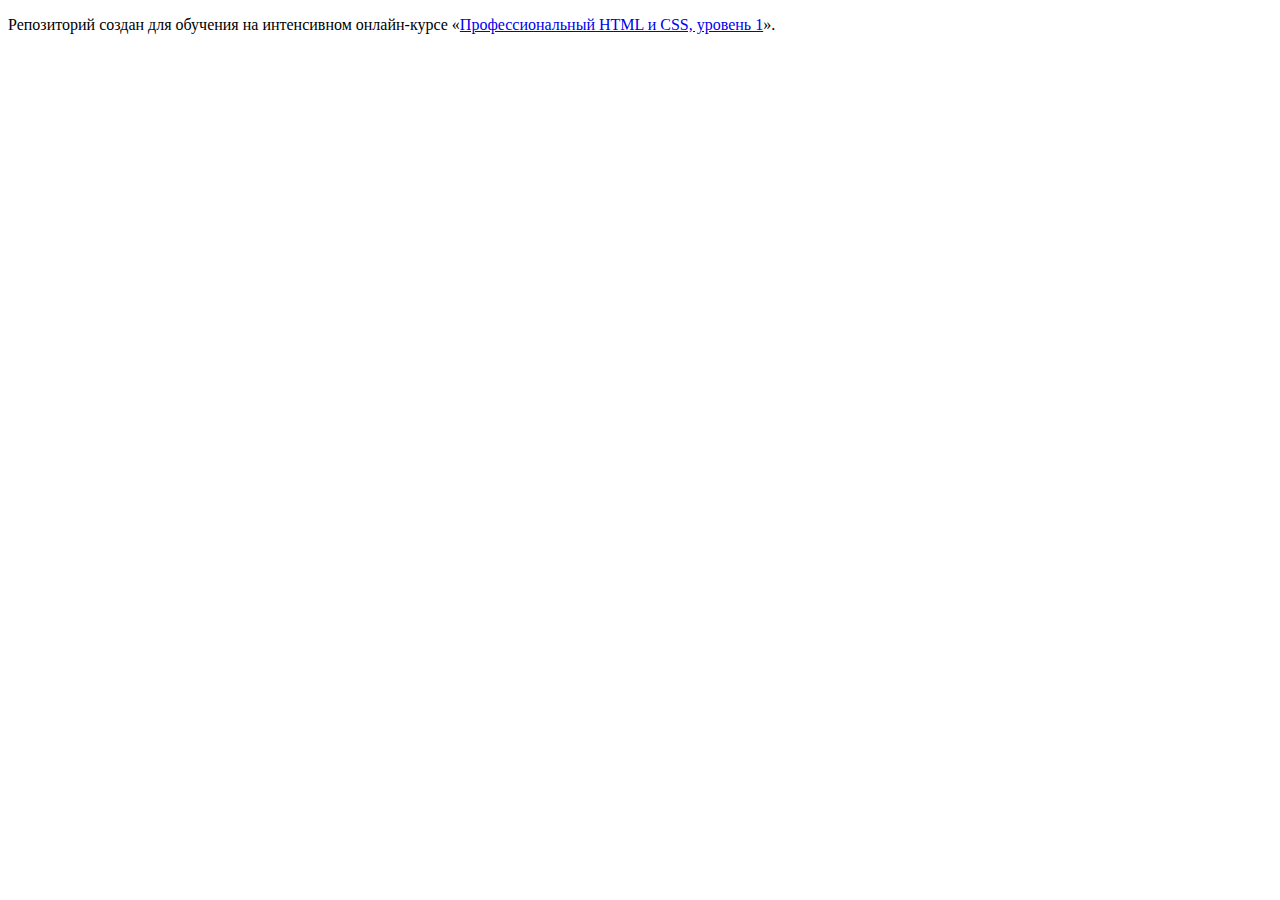
==== index.html @ 0f008d0a ":hatching_chick:" ====
<!DOCTYPE html>
<html lang="ru">
  <head>
    <meta charset="utf-8">
    <title>HTML Academy: Барбершоп</title>
  </head>
  <body>

    <p>Репозиторий создан для обучения на интенсивном онлайн‑курсе «<a href="https://htmlacademy.ru/intensive/htmlcss">Профессиональный HTML и CSS, уровень 1</a>».</p>

  </body>
</html>
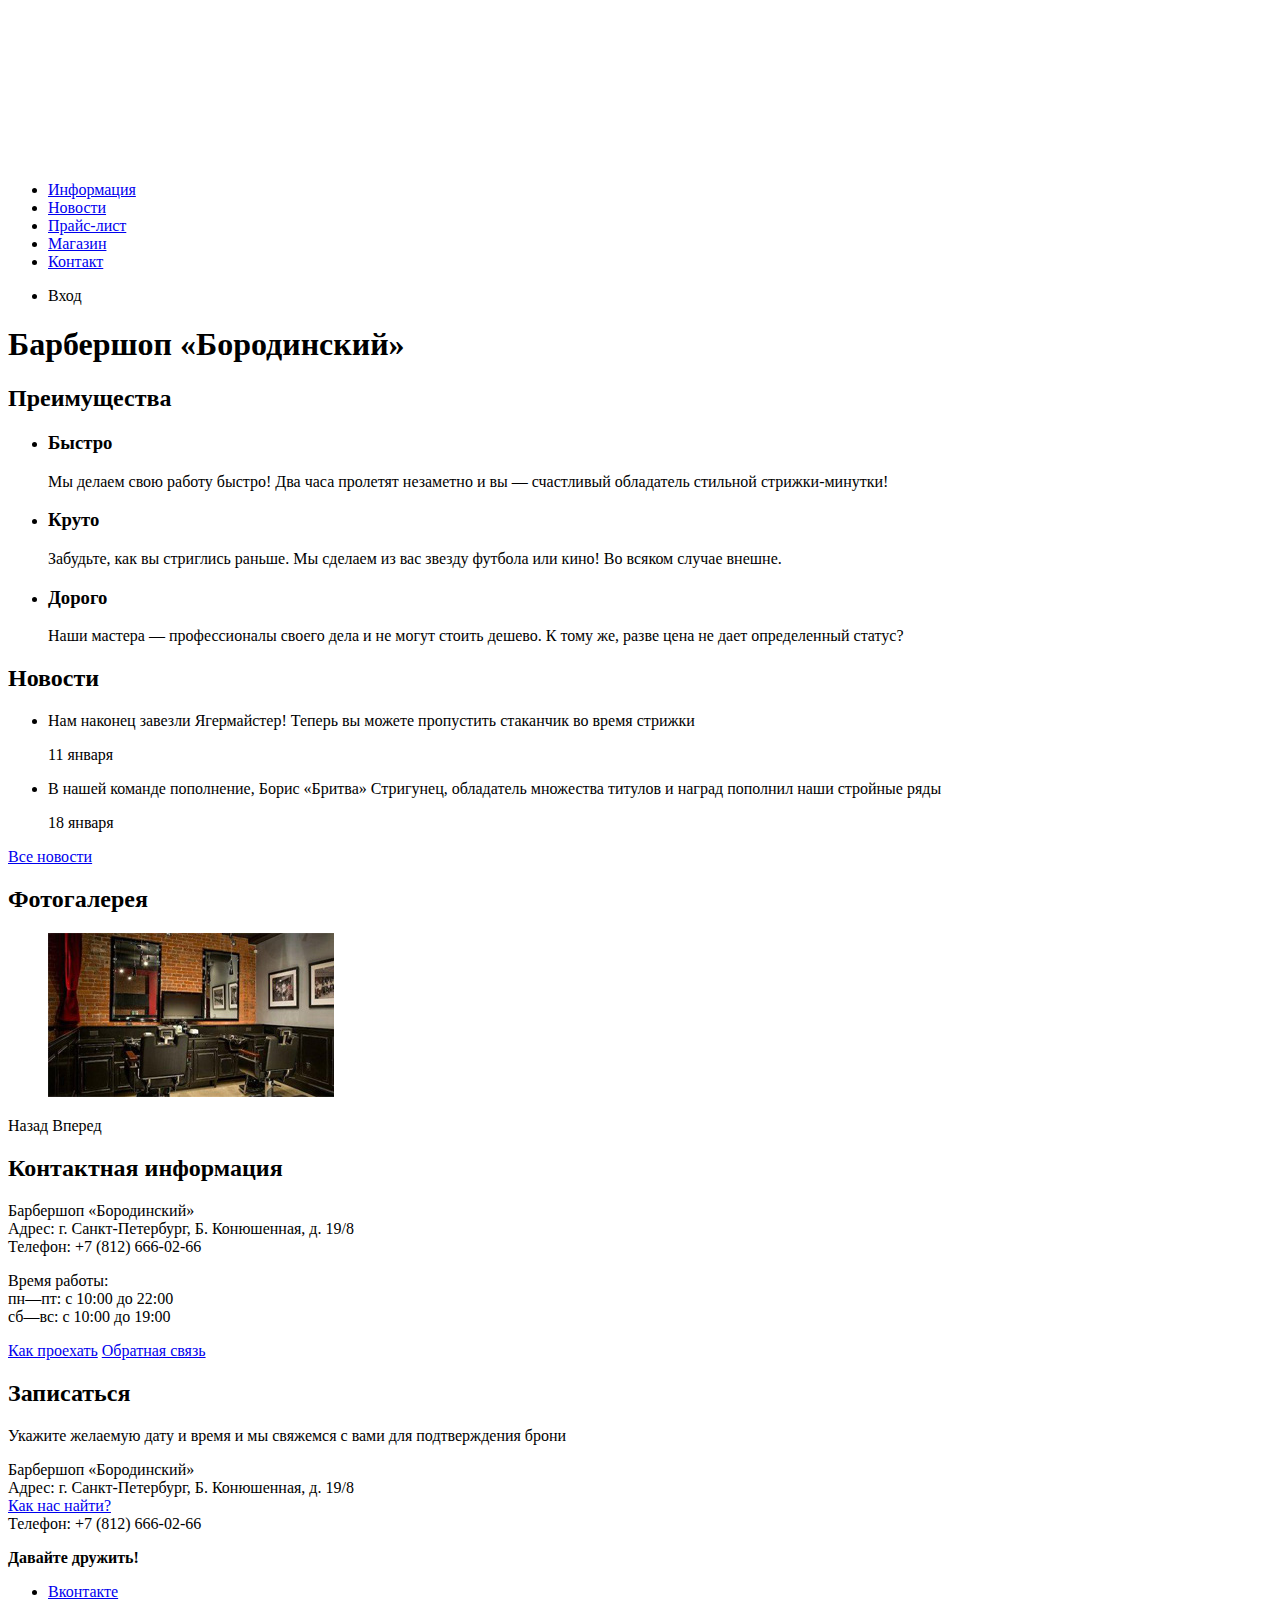
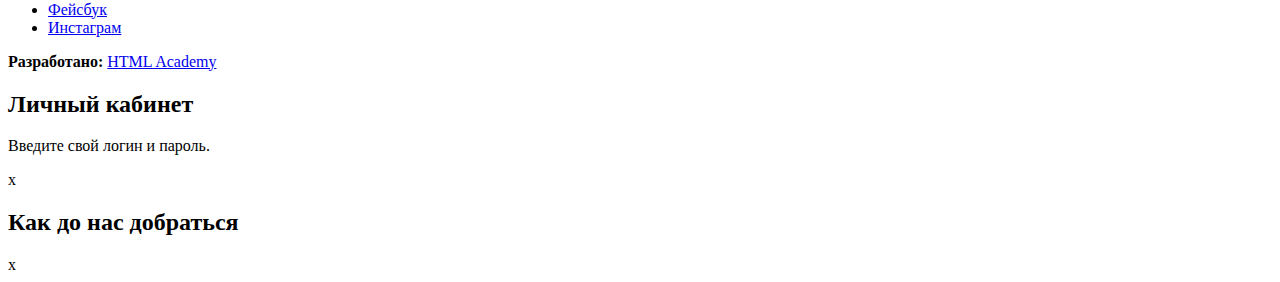
==== commit 7c3cd200: "Разметка Барбершопа" ====
--- a/index.html
+++ b/index.html
@@ -2,11 +2,148 @@
 <html lang="ru">
   <head>
     <meta charset="utf-8">
-    <title>HTML Academy: Барбершоп</title>
+    <title>Барбершоп "Бородинский"</title>
   </head>
   <body>
 
-    <p>Репозиторий создан для обучения на интенсивном онлайн‑курсе «<a href="https://htmlacademy.ru/intensive/htmlcss">Профессиональный HTML и CSS, уровень 1</a>».</p>
+    <header class="main-header">
+	    <nav class="main-navi">
+		    <!-- Зачем нужен контейнер <a> для логотипа? -->
+		    <a class="main-header-logo">
+			    <!-- Вопреки макету мы разметим логотип на главной странице так же, как и на внутренних – внутри шапки -->
+			    <img src="img/logo-barbershop.svg" width="368" height="153" alt="Логотип барбершопа «Бородинский»">
+			</a>
+		    <ul class="site-navigation">
+			    <li><a href="info.html">Информация</a></li>
+			    <li><a href="news.html">Новости</a></li>
+			    <li><a href="price.html">Прайс-лист</a></li>
+			    <li><a href="catalog.html">Магазин</a></li>
+			    <li><a href="contact.html">Контакт</a></li>
+		    </ul>
+		    <!-- Сейчас в макете только кнопка входа. 
+			     Когда пользоватеть залогинится, могут появиться дополнительные ссылки и кнопки. 
+			     Неупорядоченный список подойдет для этого элемента -->
+		    <ul class="user-navigation">
+			    <li class="login-link">Вход</li>
+		    </ul>
+	    </nav>
+    </header>
+    
+    
+    <main class="container">
+	    <h1 class="visually-hidden">Барбершоп «Бородинский»</h1>
+	    <section class="features">
+		    <h2 class="visually-hidden">Преимущества</h2>
+		    <ul class="features-list">
+			    <li class="feature-item">
+			    	<h3>Быстро</h3>
+			    	<p>Мы делаем свою работу быстро! Два часа пролетят незаметно и вы — счастливый обладатель стильной стрижки-минутки!</p>
+			    </li>
+			    <li class="feature-item">
+		            <h3>Круто</h3>
+		            <p>Забудьте, как вы стриглись раньше. Мы сделаем из вас звезду футбола или кино! Во всяком случае внешне.</p>
+				</li>
+				<li class="feature-item">
+		            <h3>Дорого</h3>
+		            <p>Наши мастера — профессионалы своего дела и не могут стоить дешево. К тому же, разве цена не дает определенный статус?</p>
+		        </li>
+		    </ul>
+	    </section>
+	    
+	    <!-- Почему только новости обворачиваем в <section>, а не весь светлый блок вместе с фотогалереей? -->
+	    <section class="news">
+		    <h2>Новости</h2>
+		    <!-- Почему лента новостей списком? Почему не <article>? -->
+		    <ul class="news-list">
+				<li class="news-item">
+					<p>Нам наконец завезли Ягермайстер! Теперь вы можете пропустить стаканчик во время стрижки</p>
+					<time datetime="2016-01-11">11 января</time>
+				</li>
+				<li class="news-item">
+		            <p>В нашей команде пополнение, Борис «Бритва» Стригунец, обладатель множества титулов и наград пополнил наши стройные ряды</p>
+		            <time datetime="2016-01-18">18 января</time>
+				</li>
+        	</ul>
+        	<a href="news.html" class="button">Все новости</a>
+	    </section>
+	    
+	    <!-- Фотогалерея -->
+	    <section class="gallery">
+        	<h2>Фотогалерея</h2>
+        	<!-- Почему здесь используется <figure>, а не <img>. <figure> как контейнер для картинок -->
+        	<figure class="gallery-content">
+        		<!-- Фотографию обернем ссылкой, так как клик по изображению открывает его полноразмерную версию -->
+        		<a href="#"><img src="img/gallery.jpg" width="286" height="164" alt="Интерьер"></a>
+        	</figure>
+        	<!-- Кнопки переключения фотографий разметим тегами <span> -->
+        	<!-- Почему gallery-button-back - это класс, а не id? Он же один на страницу -->
+        	<span class="button gallery-button gallery-button-back">Назад</span>
+        	<span class="button gallery-button gallery-button-next">Вперед</span>
+        </section>
+        
+        <section class="contacts">
+	        <h2>Контактная информация</h2>
+	        <p>
+				Барбершоп «Бородинский»<br>
+		        Адрес: г. Санкт-Петербург, Б. Конюшенная, д. 19/8<br>
+				Телефон: +7 (812) 666-02-66
+        	</p>
+			<p>
+				Время работы:<br>
+				пн—пт: с 10:00 до 22:00<br>
+				сб—вс: с 10:00 до 19:00
+        	</p>
+        	<a href="map.html" class="button">Как проехать</a>
+        	<a href="contacts.html" class="button">Обратная связь</a>
+        </section>
+        
+        <section class="appointment">
+	        <h2>Записаться</h2>
+	        <p class="appointment-info">Укажите желаемую дату и время и мы свяжемся с вами для подтверждения брони</p>
+	        <!-- Здесь будет форма -->
+        </section>
+    </main>
+    
+    <footer class="main-footer">
+	    <p class="footer-contacts">
+        	Барбершоп «Бородинский»<br>
+			Адрес: г. Санкт-Петербург, Б. Конюшенная, д. 19/8<br>
+			<a href="map.html">Как нас найти?</a><br>
+			Телефон: +7 (812) 666-02-66
+      	</p>
+      	
+      	<div class="footer-social">
+	      	<b>Давайте дружить!</b>
+	      	<ul>
+		      	<li><a href="#" class="social-button">Вконтакте</a></li>
+		      	<li><a class="social-button" href="#">Фейсбук</a></li>
+			  	<li><a class="social-button" href="#">Инстаграм</a></li>
+			</ul>
+      	</div>
+      	
+      	<p class="footer-copyright">
+	      	<b>Разработано:</b>
+	      	<a href="https://htmlacademy.ru" class="button">HTML Academy</a>
+      	</p>
+    </footer>
+    
+    <!-- На главной странице есть два всплывающих окна. Такие окна называются попапы. 
+	     Добавим для них разметку. Она будет расположена в body после разметки остального 
+	     содержимого главной страницы. -->
+	<!-- Первый попап для входа в личный кабинет -->
+	<section class="modal modal-login">
+		<h2>Личный кабинет</h2>
+		<p>Введите свой логин и пароль.</p>
+		<!-- Здесь будет форма -->
+		<!-- Иконка для закрытия окна -->
+		<span class="modal-close">x</span>
+	</section>
+	
+	<!-- Второй попап для карты -->
+	<section class="modal modal-map">
+		<h2 class="visually-hidden">Как до нас добраться</h2>
+		<span class="modal-close">x</span>
+	</section>
 
   </body>
 </html>
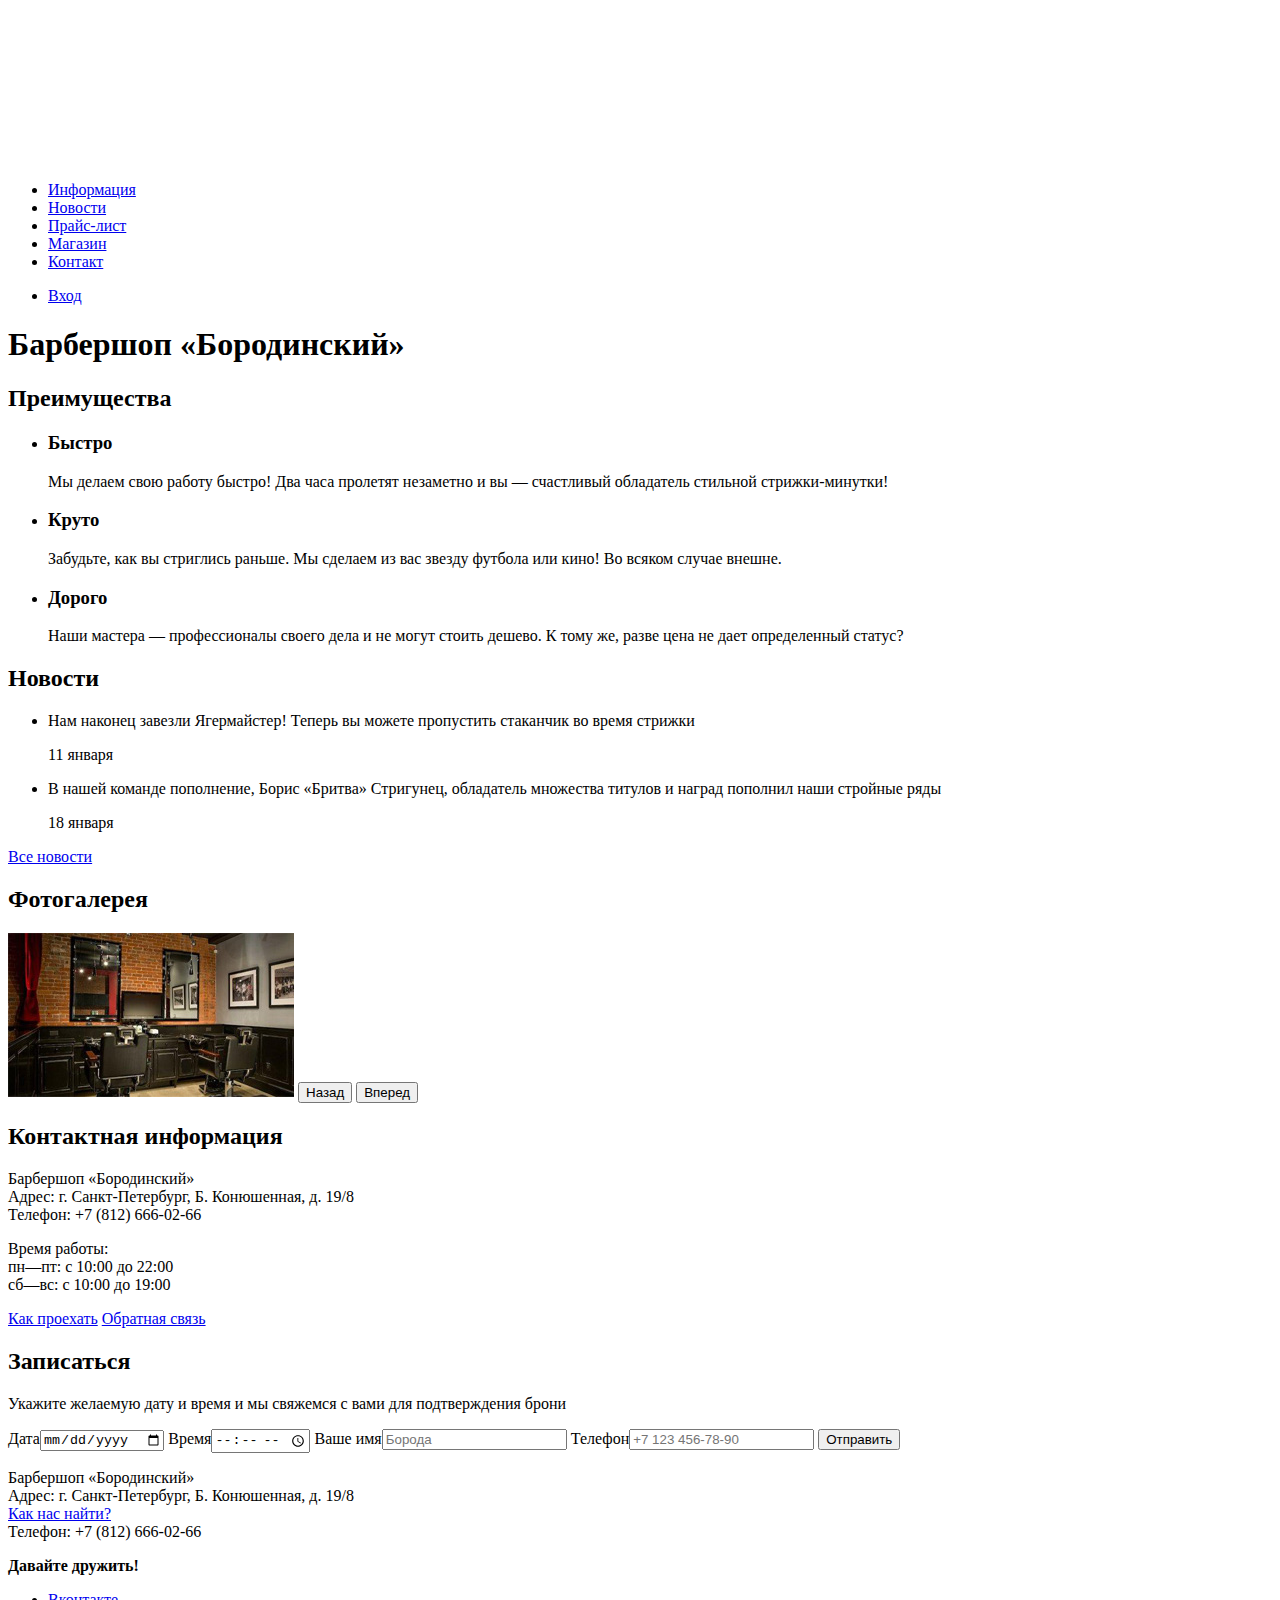
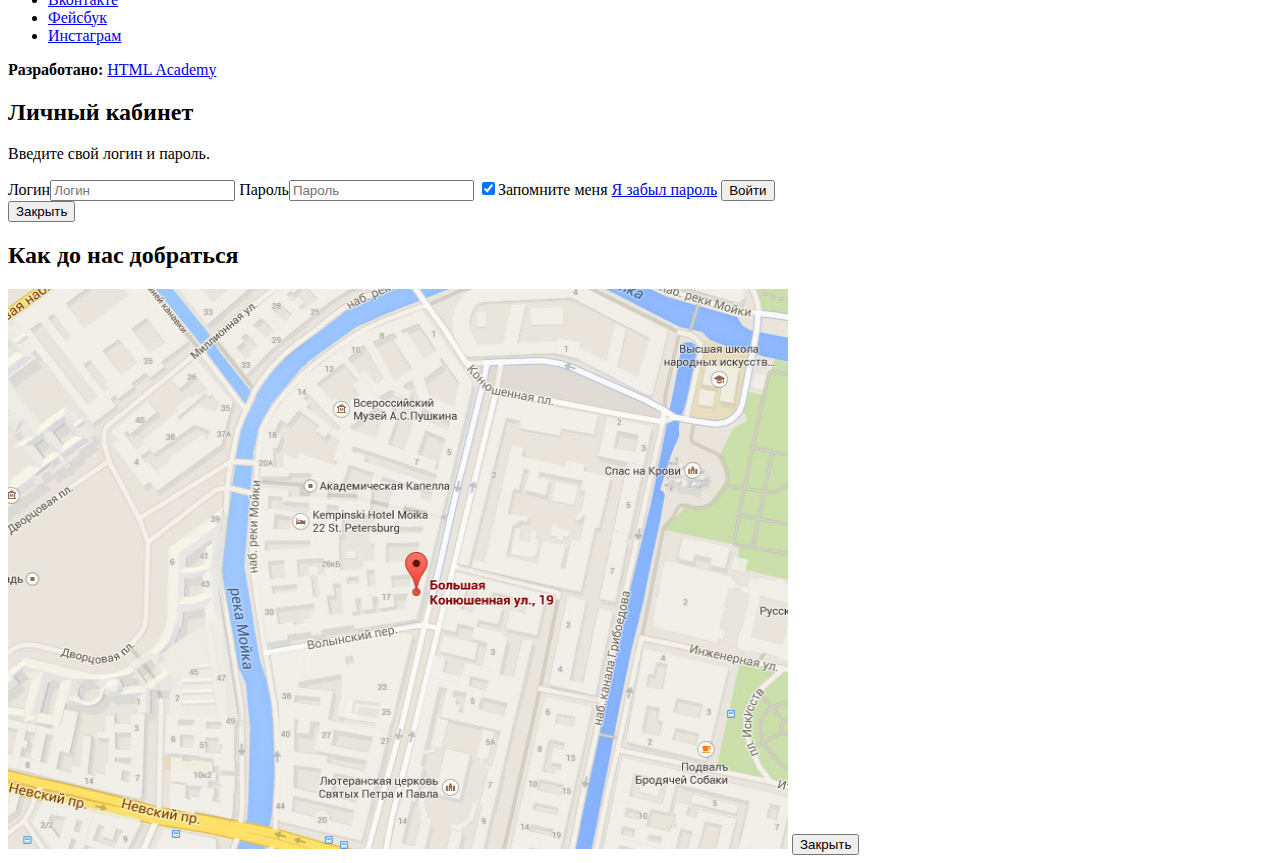
==== commit 848d21fb: "Сделаны формы" ====
--- a/index.html
+++ b/index.html
@@ -5,12 +5,10 @@
     <title>Барбершоп "Бородинский"</title>
   </head>
   <body>
-
+  	<!-- Header -->
     <header class="main-header">
 	    <nav class="main-navi">
-		    <!-- Зачем нужен контейнер <a> для логотипа? -->
 		    <a class="main-header-logo">
-			    <!-- Вопреки макету мы разметим логотип на главной странице так же, как и на внутренних – внутри шапки -->
 			    <img src="img/logo-barbershop.svg" width="368" height="153" alt="Логотип барбершопа «Бородинский»">
 			</a>
 		    <ul class="site-navigation">
@@ -20,11 +18,11 @@
 			    <li><a href="catalog.html">Магазин</a></li>
 			    <li><a href="contact.html">Контакт</a></li>
 		    </ul>
-		    <!-- Сейчас в макете только кнопка входа. 
-			     Когда пользоватеть залогинится, могут появиться дополнительные ссылки и кнопки. 
-			     Неупорядоченный список подойдет для этого элемента -->
+		    <!-- Неупорядоченный список потому что после того, как пользователь залогинится, могут появиться дополнительные ссылки и кнопки -->
 		    <ul class="user-navigation">
-			    <li class="login-link">Вход</li>
+			    <li class="login-link">
+			    	<a href="login.html" class="login-link">Вход</a>
+			    </li>
 		    </ul>
 	    </nav>
     </header>
@@ -50,10 +48,9 @@
 		    </ul>
 	    </section>
 	    
-	    <!-- Почему только новости обворачиваем в <section>, а не весь светлый блок вместе с фотогалереей? -->
+	    <!-- Новости -->
 	    <section class="news">
 		    <h2>Новости</h2>
-		    <!-- Почему лента новостей списком? Почему не <article>? -->
 		    <ul class="news-list">
 				<li class="news-item">
 					<p>Нам наконец завезли Ягермайстер! Теперь вы можете пропустить стаканчик во время стрижки</p>
@@ -70,15 +67,10 @@
 	    <!-- Фотогалерея -->
 	    <section class="gallery">
         	<h2>Фотогалерея</h2>
-        	<!-- Почему здесь используется <figure>, а не <img>. <figure> как контейнер для картинок -->
-        	<figure class="gallery-content">
-        		<!-- Фотографию обернем ссылкой, так как клик по изображению открывает его полноразмерную версию -->
-        		<a href="#"><img src="img/gallery.jpg" width="286" height="164" alt="Интерьер"></a>
-        	</figure>
-        	<!-- Кнопки переключения фотографий разметим тегами <span> -->
-        	<!-- Почему gallery-button-back - это класс, а не id? Он же один на страницу -->
-        	<span class="button gallery-button gallery-button-back">Назад</span>
-        	<span class="button gallery-button gallery-button-next">Вперед</span>
+        	<!-- Фотография обернута ссылкой, так как клик по изображению открывает его полноразмерную версию -->
+        	<a href="#"><img class="gallery-content" src="img/gallery.jpg" width="286" height="164" alt="Интерьер"></a>
+        	<button class="button gallery-button gallery-button-back">Назад</button>
+        	<button class=" button gallery-button gallery-button-next">Вперед</button>
         </section>
         
         <section class="contacts">
@@ -100,7 +92,14 @@
         <section class="appointment">
 	        <h2>Записаться</h2>
 	        <p class="appointment-info">Укажите желаемую дату и время и мы свяжемся с вами для подтверждения брони</p>
-	        <!-- Здесь будет форма -->
+	        <!-- Форма для бронирования -->
+	        <form class="appointment-form" action="https://echo.htmlacademy.ru" method="post">
+		        <label class="appointment-item">Дата<input type="date" name="date" value="" placeholder="08.10.2017"></label>
+		        <label class="appointment-item">Время<input type="time" name="time" value="" placeholder="10:00"></label>
+		        <label class="appointment-item">Ваше имя<input type="text" name="name" value="" placeholder="Борода"></label>
+		        <label class="appointment-item">Телефон<input type="tel" name="phone" placeholder="+7 123 456-78-90"></label>
+		        <button type="submit" class="button">Отправить</button>
+	        </form>
         </section>
     </main>
     
@@ -127,22 +126,27 @@
       	</p>
     </footer>
     
-    <!-- На главной странице есть два всплывающих окна. Такие окна называются попапы. 
-	     Добавим для них разметку. Она будет расположена в body после разметки остального 
-	     содержимого главной страницы. -->
 	<!-- Первый попап для входа в личный кабинет -->
 	<section class="modal modal-login">
 		<h2>Личный кабинет</h2>
 		<p>Введите свой логин и пароль.</p>
-		<!-- Здесь будет форма -->
+		<!-- Форма для входа в личный кабинет -->
+		<form class="login-form" action="https://echo.htmlacademy.ru" method="post">
+			<label>Логин<input type="text" name="login" placeholder="Логин"></label>
+			<label>Пароль<input type="text" name="password" placeholder="Пароль"></label>
+			<label><input type="checkbox" name="remember" checked="">Запомните меня</label>
+			<a class="forgot-password" href="#">Я забыл пароль</a>
+			<button class="button" type="submit">Войти</button>
+		</form>
 		<!-- Иконка для закрытия окна -->
-		<span class="modal-close">x</span>
+		<button class="modal-close" type="button">Закрыть</button>
 	</section>
 	
 	<!-- Второй попап для карты -->
 	<section class="modal modal-map">
 		<h2 class="visually-hidden">Как до нас добраться</h2>
-		<span class="modal-close">x</span>
+		<img src="img/map.jpg" width="780" height="560" alt="Офис компании по адресу ул. Большая Конюшенная 19/8, Санкт-Петербург">
+		<button class="button modal-close visually-hidden" type="button">Закрыть</button>
 	</section>
 
   </body>
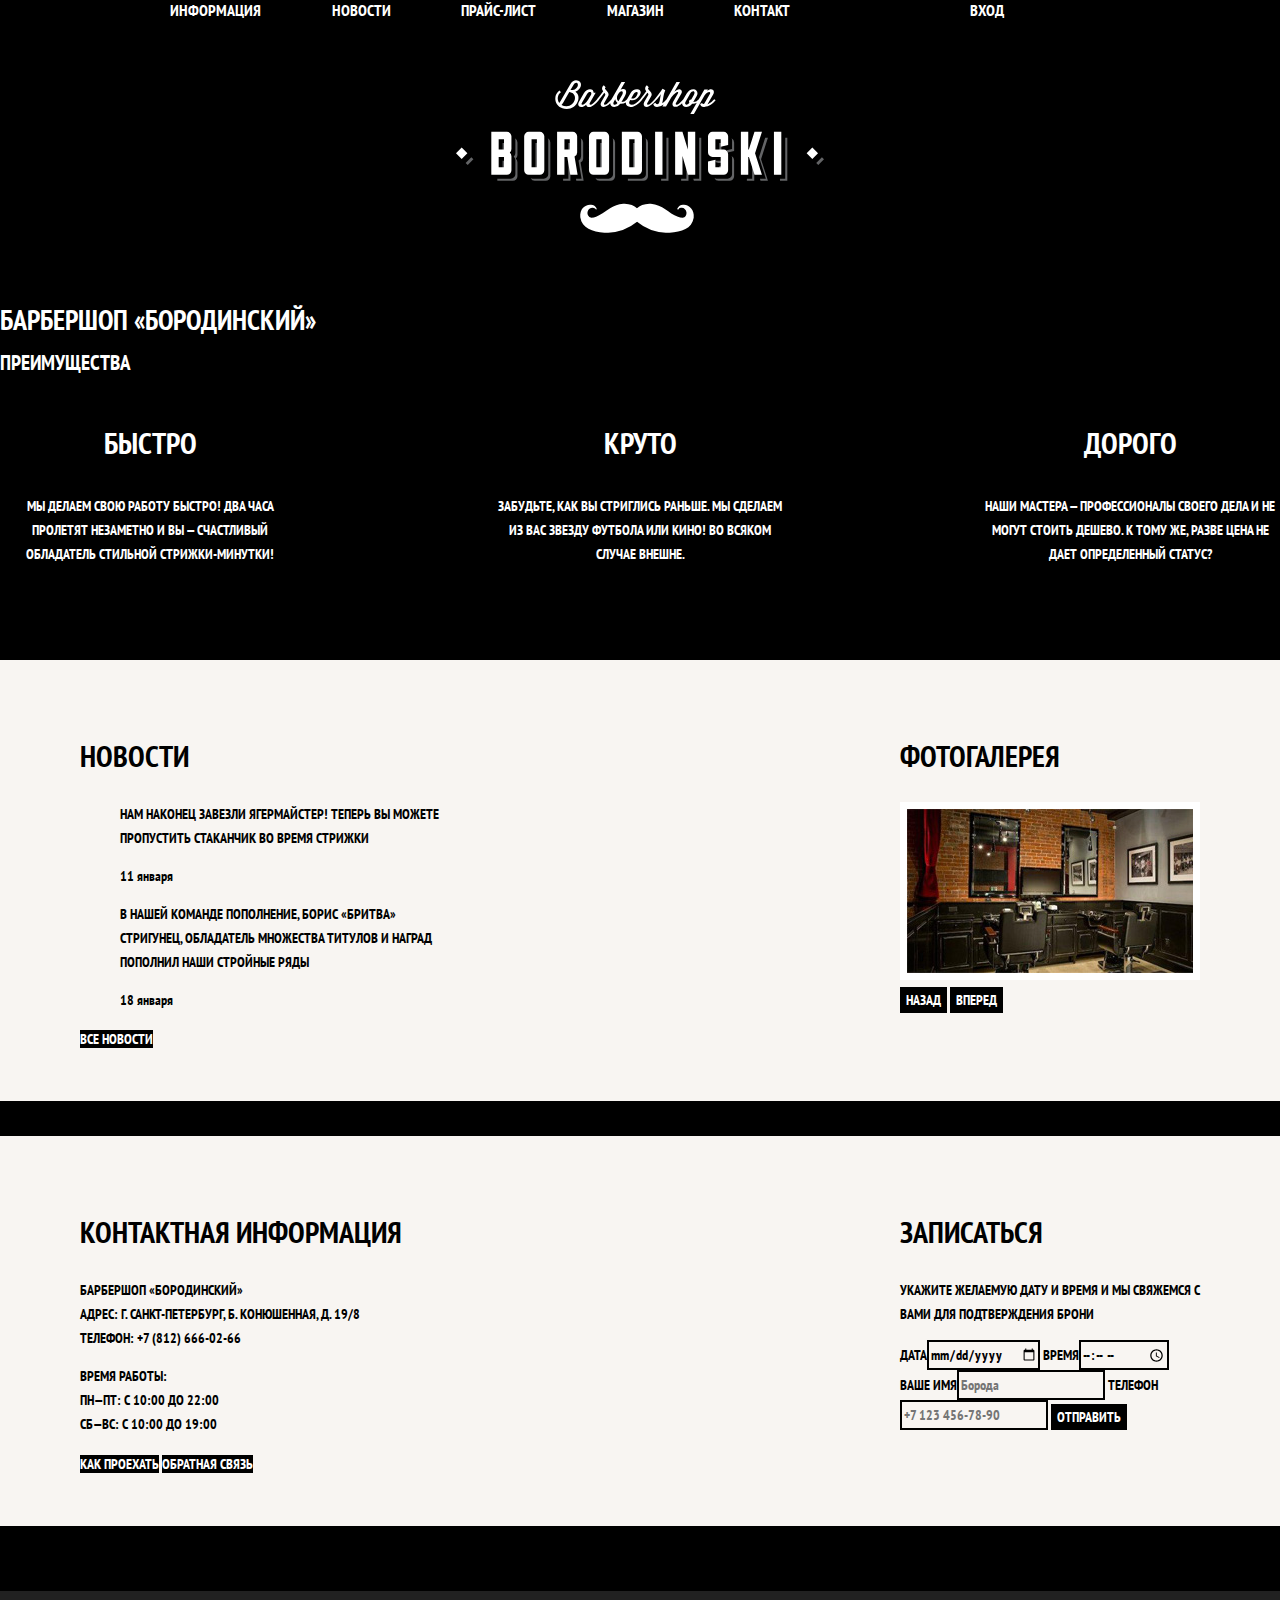
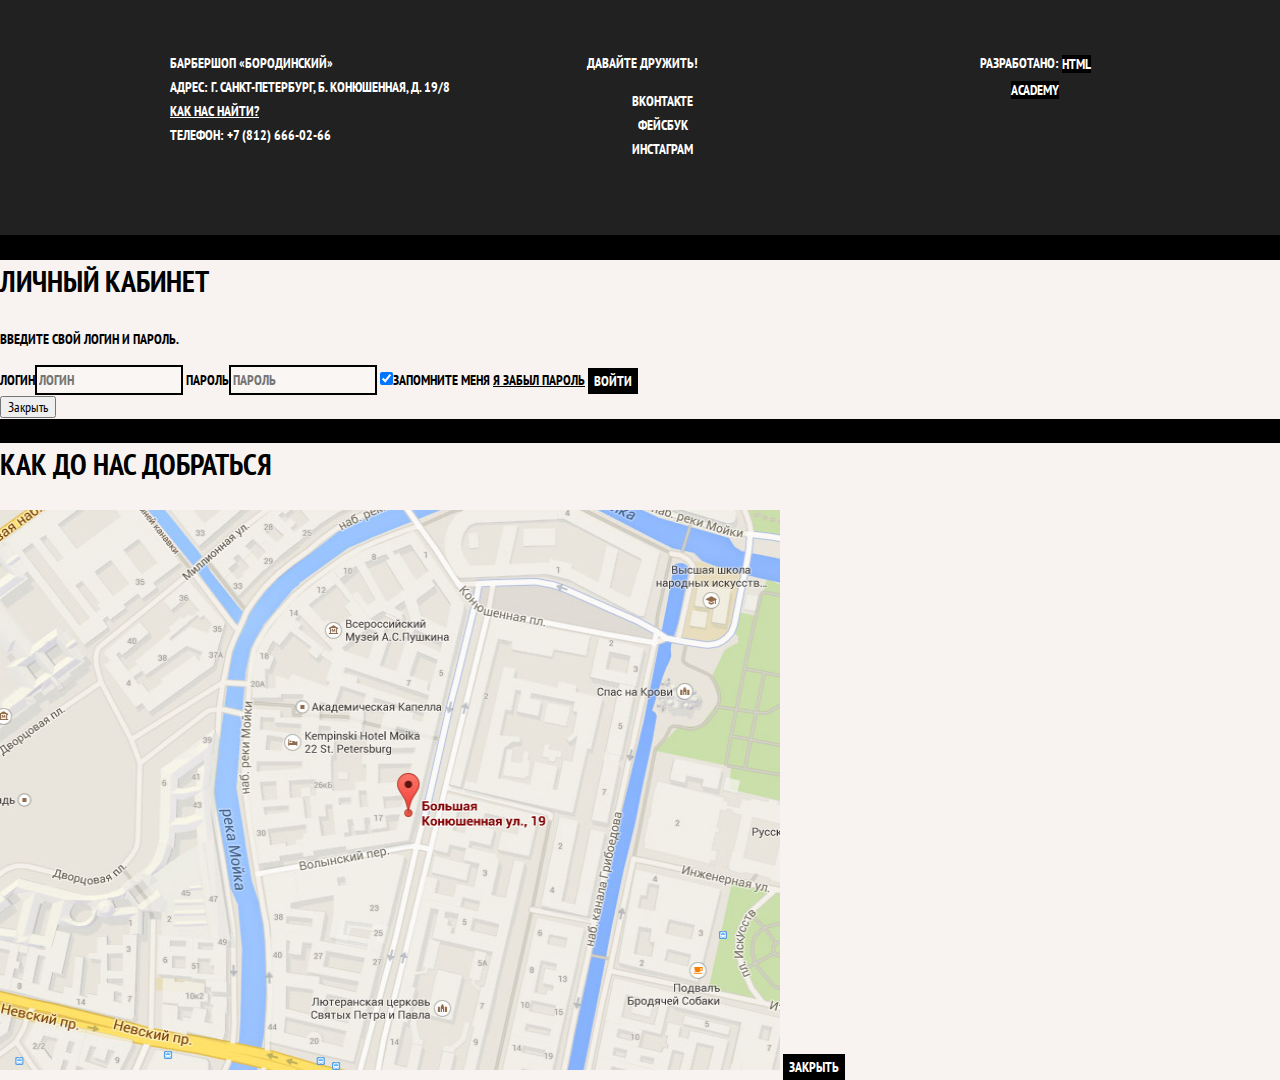
==== commit 63abcc1e: "Стилизация и сетка index.html & формы catalog.html" ====
--- a/index.html
+++ b/index.html
@@ -3,6 +3,9 @@
   <head>
     <meta charset="utf-8">
     <title>Барбершоп "Бородинский"</title>
+    <link href="https://fonts.googleapis.com/css?family=PT+Sans+Narrow:400,700&amp;subset=latin,cyrillic" rel="stylesheet">
+	<link href="css/normalize.css" rel="stylesheet">
+	<link href="css/styles.css" rel="stylesheet">
   </head>
   <body>
   	<!-- Header -->
@@ -11,19 +14,27 @@
 		    <a class="main-header-logo">
 			    <img src="img/logo-barbershop.svg" width="368" height="153" alt="Логотип барбершопа «Бородинский»">
 			</a>
-		    <ul class="site-navigation">
-			    <li><a href="info.html">Информация</a></li>
-			    <li><a href="news.html">Новости</a></li>
-			    <li><a href="price.html">Прайс-лист</a></li>
-			    <li><a href="catalog.html">Магазин</a></li>
-			    <li><a href="contact.html">Контакт</a></li>
-		    </ul>
-		    <!-- Неупорядоченный список потому что после того, как пользователь залогинится, могут появиться дополнительные ссылки и кнопки -->
-		    <ul class="user-navigation">
-			    <li class="login-link">
-			    	<a href="login.html" class="login-link">Вход</a>
-			    </li>
-		    </ul>
+		    
+		    <!-- Дополнительная обертка, которая должна тянутьcя на всю ширину, 
+			     иметь черный фон и содержать в себе список с меню и список с пользовательских входом. -->
+		    <div class="main-navi-wrapper">
+			    <!-- Еще одна обертка, чтобы выстроить два списка в соответствии с макетом -->
+			    <div class="header-container">
+				    <ul class="site-navigation">
+					    <li><a href="info.html">Информация</a></li>
+					    <li><a href="news.html">Новости</a></li>
+					    <li><a href="price.html">Прайс-лист</a></li>
+					    <li><a href="catalog.html">Магазин</a></li>
+					    <li><a href="contact.html">Контакт</a></li>
+				    </ul>
+				    <!-- Неупорядоченный список потому что после того, как пользователь залогинится, могут появиться дополнительные ссылки и кнопки -->
+				    <ul class="user-navigation">
+					    <li class="login-link">
+					    	<a href="login.html" class="login-link">Вход</a>
+					    </li>
+				    </ul>
+				</div>
+			</div>
 	    </nav>
     </header>
     
@@ -49,81 +60,87 @@
 	    </section>
 	    
 	    <!-- Новости -->
-	    <section class="news">
-		    <h2>Новости</h2>
-		    <ul class="news-list">
-				<li class="news-item">
-					<p>Нам наконец завезли Ягермайстер! Теперь вы можете пропустить стаканчик во время стрижки</p>
-					<time datetime="2016-01-11">11 января</time>
-				</li>
-				<li class="news-item">
-		            <p>В нашей команде пополнение, Борис «Бритва» Стригунец, обладатель множества титулов и наград пополнил наши стройные ряды</p>
-		            <time datetime="2016-01-18">18 января</time>
-				</li>
-        	</ul>
-        	<a href="news.html" class="button">Все новости</a>
-	    </section>
+	    <div class="index-columns"> <!-- Обертка добавлена при стилизации, т.к. общий фон -->
+		    <section class="news">
+			    <h2>Новости</h2>
+			    <ul class="news-list">
+					<li class="news-item">
+						<p>Нам наконец завезли Ягермайстер! Теперь вы можете пропустить стаканчик во время стрижки</p>
+						<time datetime="2016-01-11">11 января</time>
+					</li>
+					<li class="news-item">
+			            <p>В нашей команде пополнение, Борис «Бритва» Стригунец, обладатель множества титулов и наград пополнил наши стройные ряды</p>
+			            <time datetime="2016-01-18">18 января</time>
+					</li>
+	        	</ul>
+	        	<a href="news.html" class="button">Все новости</a>
+		    </section>
 	    
-	    <!-- Фотогалерея -->
-	    <section class="gallery">
-        	<h2>Фотогалерея</h2>
-        	<!-- Фотография обернута ссылкой, так как клик по изображению открывает его полноразмерную версию -->
-        	<a href="#"><img class="gallery-content" src="img/gallery.jpg" width="286" height="164" alt="Интерьер"></a>
-        	<button class="button gallery-button gallery-button-back">Назад</button>
-        	<button class=" button gallery-button gallery-button-next">Вперед</button>
-        </section>
+		    <!-- Фотогалерея -->
+		    <section class="gallery">
+	        	<h2>Фотогалерея</h2>
+	        	<!-- Фотография обернута ссылкой, так как клик по изображению открывает его полноразмерную версию -->
+	        	<a href="#"><img class="gallery-content" src="img/gallery.jpg" width="286" height="164" alt="Интерьер"></a>
+	        	<button class="button gallery-button gallery-button-back">Назад</button>
+	        	<button class=" button gallery-button gallery-button-next">Вперед</button>
+	        </section>
+	    </div>
         
-        <section class="contacts">
-	        <h2>Контактная информация</h2>
-	        <p>
-				Барбершоп «Бородинский»<br>
-		        Адрес: г. Санкт-Петербург, Б. Конюшенная, д. 19/8<br>
-				Телефон: +7 (812) 666-02-66
-        	</p>
-			<p>
-				Время работы:<br>
-				пн—пт: с 10:00 до 22:00<br>
-				сб—вс: с 10:00 до 19:00
-        	</p>
-        	<a href="map.html" class="button">Как проехать</a>
-        	<a href="contacts.html" class="button">Обратная связь</a>
-        </section>
+        <div class="index-columns"> <!-- Обертка добавлена при стилизации, т.к. общий фон -->
+	        <section class="contacts">
+		        <h2>Контактная информация</h2>
+		        <p>
+					Барбершоп «Бородинский»<br>
+			        Адрес: г. Санкт-Петербург, Б. Конюшенная, д. 19/8<br>
+					Телефон: +7 (812) 666-02-66
+	        	</p>
+				<p>
+					Время работы:<br>
+					пн—пт: с 10:00 до 22:00<br>
+					сб—вс: с 10:00 до 19:00
+	        	</p>
+	        	<a href="map.html" class="button">Как проехать</a>
+	        	<a href="contacts.html" class="button">Обратная связь</a>
+	        </section>
         
-        <section class="appointment">
-	        <h2>Записаться</h2>
-	        <p class="appointment-info">Укажите желаемую дату и время и мы свяжемся с вами для подтверждения брони</p>
-	        <!-- Форма для бронирования -->
-	        <form class="appointment-form" action="https://echo.htmlacademy.ru" method="post">
-		        <label class="appointment-item">Дата<input type="date" name="date" value="" placeholder="08.10.2017"></label>
-		        <label class="appointment-item">Время<input type="time" name="time" value="" placeholder="10:00"></label>
-		        <label class="appointment-item">Ваше имя<input type="text" name="name" value="" placeholder="Борода"></label>
-		        <label class="appointment-item">Телефон<input type="tel" name="phone" placeholder="+7 123 456-78-90"></label>
-		        <button type="submit" class="button">Отправить</button>
-	        </form>
-        </section>
+	        <section class="appointment">
+		        <h2>Записаться</h2>
+		        <p class="appointment-info">Укажите желаемую дату и время и мы свяжемся с вами для подтверждения брони</p>
+		        <!-- Форма для бронирования -->
+		        <form class="appointment-form" action="https://echo.htmlacademy.ru" method="post">
+			        <label class="appointment-item">Дата<input type="date" name="date" value="" placeholder="08.10.2017"></label>
+			        <label class="appointment-item">Время<input type="time" name="time" value="" placeholder="10:00"></label>
+			        <label class="appointment-item">Ваше имя<input type="text" name="name" value="" placeholder="Борода"></label>
+			        <label class="appointment-item">Телефон<input type="tel" name="phone" placeholder="+7 123 456-78-90"></label>
+			        <button type="submit" class="button">Отправить</button>
+		        </form>
+	        </section>
+	    </div>
     </main>
     
     <footer class="main-footer">
-	    <p class="footer-contacts">
-        	Барбершоп «Бородинский»<br>
-			Адрес: г. Санкт-Петербург, Б. Конюшенная, д. 19/8<br>
-			<a href="map.html">Как нас найти?</a><br>
-			Телефон: +7 (812) 666-02-66
-      	</p>
-      	
-      	<div class="footer-social">
-	      	<b>Давайте дружить!</b>
-	      	<ul>
-		      	<li><a href="#" class="social-button">Вконтакте</a></li>
-		      	<li><a class="social-button" href="#">Фейсбук</a></li>
-			  	<li><a class="social-button" href="#">Инстаграм</a></li>
-			</ul>
-      	</div>
-      	
-      	<p class="footer-copyright">
-	      	<b>Разработано:</b>
-	      	<a href="https://htmlacademy.ru" class="button">HTML Academy</a>
-      	</p>
+	    <div class="footer-container">
+		    <p class="footer-contacts">
+	        	Барбершоп «Бородинский»<br>
+				Адрес: г. Санкт-Петербург, Б. Конюшенная, д. 19/8<br>
+				<a href="map.html">Как нас найти?</a><br>
+				Телефон: +7 (812) 666-02-66
+	      	</p>
+	      	
+	      	<div class="footer-social">
+		      	<b>Давайте дружить!</b>
+		      	<ul>
+			      	<li><a href="#" class="social-button">Вконтакте</a></li>
+			      	<li><a class="social-button" href="#">Фейсбук</a></li>
+				  	<li><a class="social-button" href="#">Инстаграм</a></li>
+				</ul>
+	      	</div>
+	      	
+	      	<p class="footer-copyright">
+		      	<b>Разработано:</b>
+		      	<a href="https://htmlacademy.ru" class="button">HTML Academy</a>
+	      	</p>
+	    </div>
     </footer>
     
 	<!-- Первый попап для входа в личный кабинет -->
@@ -134,7 +151,7 @@
 		<form class="login-form" action="https://echo.htmlacademy.ru" method="post">
 			<label>Логин<input type="text" name="login" placeholder="Логин"></label>
 			<label>Пароль<input type="text" name="password" placeholder="Пароль"></label>
-			<label><input type="checkbox" name="remember" checked="">Запомните меня</label>
+			<label class="login-checkbox"><input type="checkbox" name="remember" checked="">Запомните меня</label>
 			<a class="forgot-password" href="#">Я забыл пароль</a>
 			<button class="button" type="submit">Войти</button>
 		</form>
--- a/css/styles.css
+++ b/css/styles.css
@@ -0,0 +1,491 @@
+body {
+  margin: 0;
+  padding: 0;
+
+  font-family: "PT Sans Narrow", Arial, sans-serif;
+  font-size: 14px;
+  line-height: 24px;
+  font-weight: 700;
+  color: #ffffff;
+  text-transform: uppercase;
+
+  background-color: #000000;
+  background-image: url("img/header-image.jpg");
+  background-position: top center;
+  background-repeat: no-repeat;
+}
+a {
+	text-decoration: none;
+}
+
+.inner-page {
+	color: #000000;
+	background-color: #f9f6f3;
+	background-image: url("img/background-noise.jpg");
+	background-position: 0 0;
+	background-repeat: repeat;
+}
+
+.main-header {
+	margin-bottom: 75px;
+}
+
+.button {
+	font: inherit;
+	
+	text-align: center;
+	color: #ffffff;
+	vertical-align: middle;
+	text-transform: uppercase;
+	
+	background-color: #000000;
+	border: none;
+}
+
+.button:hover,
+.button:focus,
+.button:active {
+  background-color: #663d15;
+}
+
+.main-navi {
+  font-size: 16px;
+  line-height: 20px;
+  color: #ffffff;
+  background-color: #000000;
+  
+  display: flex;
+  flex-direction: column;
+  align-items: center;
+}
+
+.main-header-logo {
+	width: 368px;
+	height: 153px;
+	order: 2;
+}
+/* Обертка для навигации со списком меню и списком с пользовательским входом  */
+.main-navi-wrapper {
+	width: 100%;
+	margin-bottom: 60px;
+	
+	background-color: #000000;
+}
+
+.main-navi-wrapper .header-container {
+	display: flex;
+	justify-content: space-between;
+}
+
+.site-navigation,
+.user-navigation {
+	list-style: none;
+	margin: 0;
+	padding: 0;
+}
+
+.site-navigation { /* Стиль для списка ul для меню навигации */
+	width: 620px;
+	display: flex;
+	justify-content: space-between;
+}
+.user-navigation {
+  width: 140px;
+}
+
+.site-navigation a,
+.user-navigation a {
+	color: #ffffff;
+}
+.site-navigation a:hover,
+.site-navigation a:focus,
+.user-navigation a:hover,
+.user-navigation a:focus {
+  background-color: #242424;
+}
+
+
+.header-container {
+	width: 940px;
+	margin: 0 auto;
+	padding: 0 10px;
+}
+
+.features {
+	margin-bottom: 80px;
+}
+
+.features-list {
+  list-style: none;
+  
+  margin: 0;
+  padding: 0;
+  display: flex;
+	justify-content: space-between;
+  
+}
+
+.feature-item {
+  text-align: center;
+  width: 300px;
+}
+
+
+.feature-item h3 {
+  font-size: 30px;
+  line-height: 42px;
+}
+
+.index-columns {
+  color: #000000;
+  background-color: #f8f5f2;
+  background-image: url("img/background-noise.jpg");
+  background-position: 0 0;
+  background-repeat: repeat;
+  
+  display: flex;
+  justify-content: space-between;
+  padding: 50px 80px;
+  margin-bottom: 35px;
+}
+
+.index-columns h2 {
+  font-size: 30px;
+  line-height: 42px;
+}
+
+.news {
+	width: 380px;
+}
+
+.news-list {
+  list-style: none;
+}
+
+.news-item time {
+  text-transform: none;
+}
+
+.gallery {
+	width: 300px;
+}
+
+.gallery-content {
+  background-color: #cccccc;
+  border: 7px solid #ffffff;
+}
+
+.contacts {
+	width: 380px;
+}
+
+.appointment {
+	width: 300px;
+}
+
+.appointment-item input {
+  font: inherit;
+  
+  background-color: transparent;
+  border: 2px solid #000000;
+}
+
+.appointment-item input:focus {
+  border-color: #663d15;
+}
+
+.page-title {
+  font-size: 30px;
+  line-height: 42px;
+}
+
+.breadcrumbs {
+  list-style: none;
+}
+
+.breadcrumbs a {
+  color: #000000;
+}
+
+.breadcrumbs a:hover,
+.breadcrumbs a:focus {
+  text-decoration: underline;
+}
+
+.breadcrumbs-current {
+  color: #aba9a7;
+}
+
+.filter fieldset {
+  border: none;
+}
+
+.filter legend {
+  font-size: 24px;
+  line-height: 30px;
+}
+
+.filter ul {
+  list-style: none;
+  line-height: 18px;
+}
+
+.filter-input:hover + label,
+.filter-input:focus + label {
+  color: #663d15;
+}
+
+.filter-input:disabled + label {
+  color: #000000;
+
+  opacity: 0.5;
+}
+
+.catalog-list {
+  list-style: none;
+}
+
+.catalog-item {
+  background-color: #f8f8f8;
+  box-shadow: 0 0 10px rgba(0, 0, 0, 0.1);
+}
+
+.catalog-item:hover {
+  box-shadow: 0 0 10px rgba(0, 0, 0, 0.2);
+}
+
+.catalog-item a {
+  color: #000000;
+}
+
+.catalog-item h3 {
+  font-size: 14px;
+  line-height: 18px;
+}
+
+.catalog-category {
+  text-transform: none;
+}
+
+.catalog-item-price b {
+  font-size: 14px;
+  line-height: 20px;
+  text-align: center;
+
+  background-color: #e5e5e5;
+}
+
+.catalog-item-price .button {
+  line-height: 20px;
+  color: #ffffff;
+}
+
+.pagination-list {
+  list-style: none;
+}
+
+.pagination-item a {
+  color: #ffffff;
+
+  background-color: #000000;
+}
+
+.pagination-item a:hover,
+.pagination-item a:focus,
+.pagination-item a:active {
+  background-color: #663d15;
+}
+
+.pagination-item-current a {
+  color: #000000;
+
+  background-color: #ffffff;
+}
+
+.pagination-item-current a:hover,
+.pagination-item-current a:focus,
+.pagination-item-current a:active {
+  color: #000000;
+
+  background-color: #ffffff;
+}
+
+.product-photo-preview {
+  list-style: none;
+}
+
+.product-photo-preview li {
+  box-shadow: 0 0 10px 2px rgba(0, 0, 0, 0.1);
+}
+
+.product-photo-full {
+  box-shadow: 0 0 10px 2px rgba(0, 0, 0, 0.1);
+}
+
+.product-article {
+  text-align: right;
+  color: #aeaeae;
+}
+
+.product-price b {
+  line-height: 20px;
+  text-align: center;
+
+  background-color: #e5e5e5;
+}
+
+.product-info h3 {
+  font-size: 24px;
+  line-height: 30px;
+}
+
+.product-info ul {
+  list-style: none;
+}
+	
+.main-footer {
+  color: #ffffff;
+  background-color: #212121;
+  background-image: url("img/background-noise-dark.jpg");
+  background-position: 0 0;
+  background-repeat: repeat;
+  
+  margin-top: 65px;
+  padding: 60px 0;
+}
+
+.footer-container {
+	display: flex;
+}
+
+.footer-contacts {
+	width: 320px;
+	margin: 0;
+	margin-right: 80px;
+}
+.footer-contacts a {
+  color: #ffffff;
+  text-decoration: underline;
+}
+.footer-contacts a:hover,
+.footer-contacts a:focus {
+  text-decoration: none;
+}
+.footer-social {
+  text-align: center;
+  
+  width: 145px;
+}
+
+.footer-social ul {
+  list-style: none;
+}
+
+.social-button {
+  color: #ffffff;
+}
+.footer-copyright {
+  text-align: center;
+  width: 150px;
+  margin: 0;
+  margin-left: auto;
+}
+
+.footer-copyright .button:hover,
+.footer-copyright .button:focus {
+  color: #000000;
+
+  background-color: #ffffff;
+}
+
+
+.modal {
+  color: #000000;
+  background-color: #f8f3f0;
+  background-image: url("img/background-noise.jpg");
+  background-position: 0 0;
+  background-repeat: repeat;
+}
+
+.modal h2 {
+  font-size: 30px;
+  line-height: 42px;
+}
+
+.login-form input[type="text"],
+.login-form input[type="password"] {
+  font: inherit;
+  color: #000000;
+  text-transform: uppercase;
+  background-color: #f9f6f3;
+  border: 2px solid #000000;
+}
+
+.login-form input:focus {
+  border-color: #663d15;
+}
+
+.login-checkbox:hover,
+.login-checkbox:focus {
+  color: #663d15;
+}
+.forgot-password {
+	color: #000000;
+	text-decoration: underline;
+}
+.forgot-password:hover,
+.forgot-password:focus {
+	text-decoration: none;
+}
+
+
+/* Сеточные стили */
+
+html,
+body {
+  min-width: 1122px;
+  min-height: 1750px;
+}
+
+
+
+
+
+
+
+
+
+
+
+
+
+
+
+
+/* Footer */
+
+.footer-container {
+	width: 940px;
+	margin: 0 auto;
+	padding: 0 10px;
+	display: flex;
+}
+
+.main-footer {
+	margin-top: 65px;
+	padding: 60px 0;
+}
+.footer-contacts {
+	margin: 0;
+	width: 320px;
+	margin-right: 80px;
+}
+
+.footer-copyright {
+	margin: 0;
+	width: 150px;
+	margin-left: auto;
+}
+.footer-social {
+	width: 145px;
+}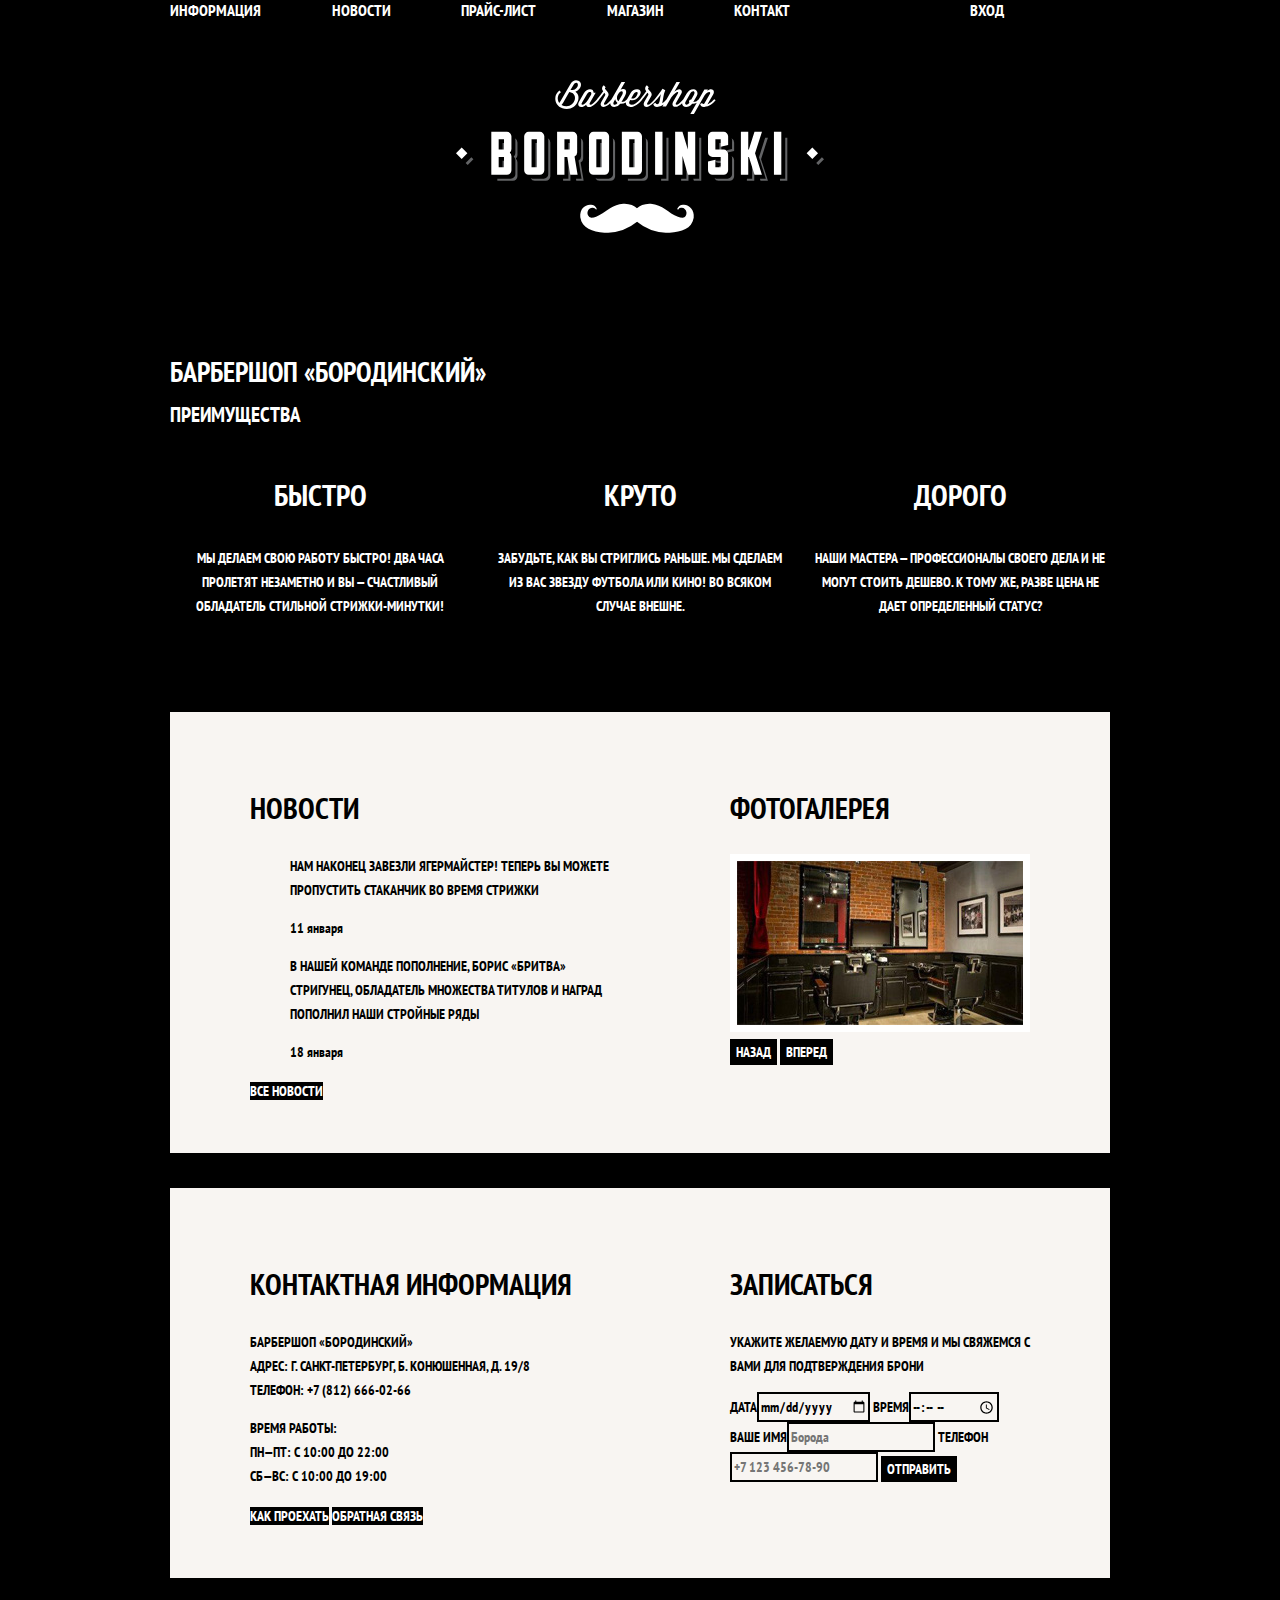
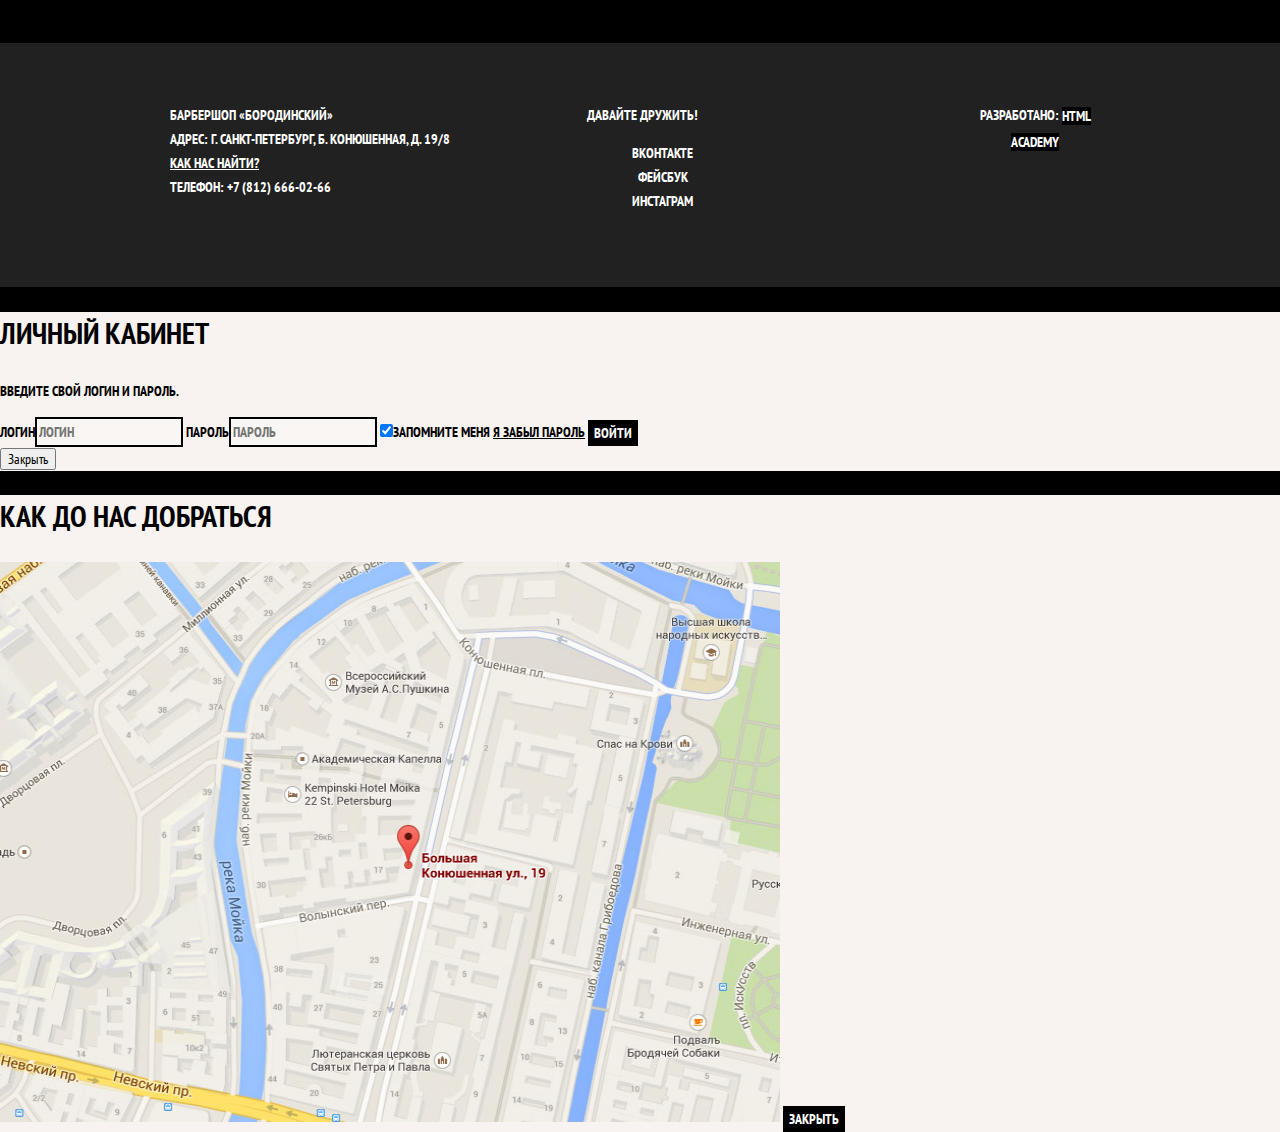
==== commit e347b3ab: "don't know" ====
--- a/index.html
+++ b/index.html
@@ -7,19 +7,19 @@
 	<link href="css/normalize.css" rel="stylesheet">
 	<link href="css/styles.css" rel="stylesheet">
   </head>
+
   <body>
-  	<!-- Header -->
     <header class="main-header">
-	    <nav class="main-navi">
+	    <nav class="main-navigation">
 		    <a class="main-header-logo">
 			    <img src="img/logo-barbershop.svg" width="368" height="153" alt="Логотип барбершопа «Бородинский»">
-			</a>
-		    
-		    <!-- Дополнительная обертка, которая должна тянутьcя на всю ширину, 
+        </a>
+
+		    <!-- Дополнительная обертка, которая должна тянутьcя на всю ширину,
 			     иметь черный фон и содержать в себе список с меню и список с пользовательских входом. -->
-		    <div class="main-navi-wrapper">
+		    <div class="main-navigation-wrapper">
 			    <!-- Еще одна обертка, чтобы выстроить два списка в соответствии с макетом -->
-			    <div class="header-container">
+			    <div class="container">
 				    <ul class="site-navigation">
 					    <li><a href="info.html">Информация</a></li>
 					    <li><a href="news.html">Новости</a></li>
@@ -37,8 +37,8 @@
 			</div>
 	    </nav>
     </header>
-    
-    
+
+
     <main class="container">
 	    <h1 class="visually-hidden">Барбершоп «Бородинский»</h1>
 	    <section class="features">
@@ -58,7 +58,7 @@
 		        </li>
 		    </ul>
 	    </section>
-	    
+
 	    <!-- Новости -->
 	    <div class="index-columns"> <!-- Обертка добавлена при стилизации, т.к. общий фон -->
 		    <section class="news">
@@ -75,7 +75,7 @@
 	        	</ul>
 	        	<a href="news.html" class="button">Все новости</a>
 		    </section>
-	    
+
 		    <!-- Фотогалерея -->
 		    <section class="gallery">
 	        	<h2>Фотогалерея</h2>
@@ -85,7 +85,7 @@
 	        	<button class=" button gallery-button gallery-button-next">Вперед</button>
 	        </section>
 	    </div>
-        
+
         <div class="index-columns"> <!-- Обертка добавлена при стилизации, т.к. общий фон -->
 	        <section class="contacts">
 		        <h2>Контактная информация</h2>
@@ -102,7 +102,7 @@
 	        	<a href="map.html" class="button">Как проехать</a>
 	        	<a href="contacts.html" class="button">Обратная связь</a>
 	        </section>
-        
+
 	        <section class="appointment">
 		        <h2>Записаться</h2>
 		        <p class="appointment-info">Укажите желаемую дату и время и мы свяжемся с вами для подтверждения брони</p>
@@ -117,16 +117,16 @@
 	        </section>
 	    </div>
     </main>
-    
+
     <footer class="main-footer">
-	    <div class="footer-container">
+	    <div class="container">
 		    <p class="footer-contacts">
 	        	Барбершоп «Бородинский»<br>
 				Адрес: г. Санкт-Петербург, Б. Конюшенная, д. 19/8<br>
 				<a href="map.html">Как нас найти?</a><br>
 				Телефон: +7 (812) 666-02-66
 	      	</p>
-	      	
+
 	      	<div class="footer-social">
 		      	<b>Давайте дружить!</b>
 		      	<ul>
@@ -135,14 +135,14 @@
 				  	<li><a class="social-button" href="#">Инстаграм</a></li>
 				</ul>
 	      	</div>
-	      	
+
 	      	<p class="footer-copyright">
 		      	<b>Разработано:</b>
 		      	<a href="https://htmlacademy.ru" class="button">HTML Academy</a>
 	      	</p>
 	    </div>
     </footer>
-    
+
 	<!-- Первый попап для входа в личный кабинет -->
 	<section class="modal modal-login">
 		<h2>Личный кабинет</h2>
@@ -152,13 +152,13 @@
 			<label>Логин<input type="text" name="login" placeholder="Логин"></label>
 			<label>Пароль<input type="text" name="password" placeholder="Пароль"></label>
 			<label class="login-checkbox"><input type="checkbox" name="remember" checked="">Запомните меня</label>
-			<a class="forgot-password" href="#">Я забыл пароль</a>
+			<a class="restore" href="#">Я забыл пароль</a>
 			<button class="button" type="submit">Войти</button>
 		</form>
 		<!-- Иконка для закрытия окна -->
 		<button class="modal-close" type="button">Закрыть</button>
 	</section>
-	
+
 	<!-- Второй попап для карты -->
 	<section class="modal modal-map">
 		<h2 class="visually-hidden">Как до нас добраться</h2>
--- a/css/styles.css
+++ b/css/styles.css
@@ -14,32 +14,35 @@
   background-position: top center;
   background-repeat: no-repeat;
 }
+
+html,
+body {
+  min-width: 1122px;
+  min-height: 1750px;
+}
+
+.inner-page {
+  color: #000000;
+  background-color: #f9f6f3;
+  background-image: url("img/background-noise.jpg");
+  background-position: 0 0;
+  background-repeat: repeat;
+}
+
 a {
 	text-decoration: none;
 }
 
-.inner-page {
-	color: #000000;
-	background-color: #f9f6f3;
-	background-image: url("img/background-noise.jpg");
-	background-position: 0 0;
-	background-repeat: repeat;
-}
-
-.main-header {
-	margin-bottom: 75px;
-}
-
 .button {
-	font: inherit;
-	
-	text-align: center;
-	color: #ffffff;
-	vertical-align: middle;
-	text-transform: uppercase;
-	
-	background-color: #000000;
-	border: none;
+  font: inherit;
+
+  text-align: center;
+  color: #ffffff;
+  vertical-align: middle;
+  text-transform: uppercase;
+
+  background-color: #000000;
+  border: none;
 }
 
 .button:hover,
@@ -48,55 +51,70 @@
   background-color: #663d15;
 }
 
-.main-navi {
+.main-header {
+  margin-bottom: 75px;
+
+  /* Временно для сетки */
+  min-height: 285px;
+}
+
+.main-header-logo {
+  width: 368px;
+  height: 153px;
+  order: 2;
+}
+
+.main-navigation {
   font-size: 16px;
   line-height: 20px;
   color: #ffffff;
   background-color: #000000;
-  
+
   display: flex;
   flex-direction: column;
   align-items: center;
 }
 
-.main-header-logo {
-	width: 368px;
-	height: 153px;
-	order: 2;
-}
 /* Обертка для навигации со списком меню и списком с пользовательским входом  */
-.main-navi-wrapper {
-	width: 100%;
-	margin-bottom: 60px;
-	
-	background-color: #000000;
-}
-
-.main-navi-wrapper .header-container {
-	display: flex;
-	justify-content: space-between;
+.main-navigation-wrapper {
+  width: 100%;
+  margin-bottom: 60px;
+  background-color: #000000;
+}
+
+.main-navigation-wrapper .container {
+  display: flex;
+  justify-content: space-between;
+}
+
+.container {
+  width: 940px;
+  margin: 0 auto;
+  padding: 0 10px;
+}
+
+.site-navigation {
+  width: 620px;
+  display: flex;
+  justify-content: space-between;
+}
+
+.user-navigation {
+  width: 140px;
 }
 
 .site-navigation,
 .user-navigation {
-	list-style: none;
-	margin: 0;
-	padding: 0;
-}
-
-.site-navigation { /* Стиль для списка ul для меню навигации */
-	width: 620px;
-	display: flex;
-	justify-content: space-between;
-}
-.user-navigation {
-  width: 140px;
+  list-style: none;
+  margin: 0;
+  padding: 0;
 }
 
 .site-navigation a,
 .user-navigation a {
-	color: #ffffff;
-}
+  color: #ffffff;
+}
+
 .site-navigation a:hover,
 .site-navigation a:focus,
 .user-navigation a:hover,
@@ -104,32 +122,23 @@
   background-color: #242424;
 }
 
-
-.header-container {
-	width: 940px;
-	margin: 0 auto;
-	padding: 0 10px;
-}
-
 .features {
-	margin-bottom: 80px;
+  margin-bottom: 80px;
 }
 
 .features-list {
   list-style: none;
-  
   margin: 0;
   padding: 0;
-  display: flex;
-	justify-content: space-between;
-  
+
+  display: flex;
+  justify-content: space-between;
 }
 
 .feature-item {
   text-align: center;
   width: 300px;
 }
-
 
 .feature-item h3 {
   font-size: 30px;
@@ -142,7 +151,7 @@
   background-image: url("img/background-noise.jpg");
   background-position: 0 0;
   background-repeat: repeat;
-  
+
   display: flex;
   justify-content: space-between;
   padding: 50px 80px;
@@ -155,7 +164,7 @@
 }
 
 .news {
-	width: 380px;
+  width: 380px;
 }
 
 .news-list {
@@ -167,7 +176,7 @@
 }
 
 .gallery {
-	width: 300px;
+  width: 300px;
 }
 
 .gallery-content {
@@ -175,23 +184,23 @@
   border: 7px solid #ffffff;
 }
 
-.contacts {
-	width: 380px;
-}
-
 .appointment {
-	width: 300px;
+  width: 300px;
 }
 
 .appointment-item input {
   font: inherit;
-  
+
   background-color: transparent;
   border: 2px solid #000000;
 }
 
 .appointment-item input:focus {
   border-color: #663d15;
+}
+
+.contacts {
+  width: 380px;
 }
 
 .page-title {
@@ -342,38 +351,40 @@
 .product-info ul {
   list-style: none;
 }
-	
+
 .main-footer {
   color: #ffffff;
   background-color: #212121;
   background-image: url("img/background-noise-dark.jpg");
   background-position: 0 0;
   background-repeat: repeat;
-  
+
   margin-top: 65px;
   padding: 60px 0;
 }
 
-.footer-container {
-	display: flex;
+.main-footer .container {
+  display: flex;
 }
 
 .footer-contacts {
-	width: 320px;
-	margin: 0;
-	margin-right: 80px;
-}
+  margin: 0;
+  width: 320px;
+  margin-right: 80px;
+}
+
 .footer-contacts a {
   color: #ffffff;
   text-decoration: underline;
 }
+
 .footer-contacts a:hover,
 .footer-contacts a:focus {
   text-decoration: none;
 }
+
 .footer-social {
   text-align: center;
-  
   width: 145px;
 }
 
@@ -384,6 +395,7 @@
 .social-button {
   color: #ffffff;
 }
+
 .footer-copyright {
   text-align: center;
   width: 150px;
@@ -394,7 +406,6 @@
 .footer-copyright .button:hover,
 .footer-copyright .button:focus {
   color: #000000;
-
   background-color: #ffffff;
 }
 
@@ -429,63 +440,14 @@
 .login-checkbox:focus {
   color: #663d15;
 }
-.forgot-password {
-	color: #000000;
-	text-decoration: underline;
-}
-.forgot-password:hover,
-.forgot-password:focus {
-	text-decoration: none;
-}
-
-
-/* Сеточные стили */
-
-html,
-body {
-  min-width: 1122px;
-  min-height: 1750px;
-}
-
-
-
-
-
-
-
-
-
-
-
-
-
-
-
-
-/* Footer */
-
-.footer-container {
-	width: 940px;
-	margin: 0 auto;
-	padding: 0 10px;
-	display: flex;
-}
-
-.main-footer {
-	margin-top: 65px;
-	padding: 60px 0;
-}
-.footer-contacts {
-	margin: 0;
-	width: 320px;
-	margin-right: 80px;
-}
-
-.footer-copyright {
-	margin: 0;
-	width: 150px;
-	margin-left: auto;
-}
-.footer-social {
-	width: 145px;
-}+
+.restore {
+  color: #000000;
+  text-decoration: underline;
+}
+
+.restore:hover,
+.restore:focus {
+  text-decoration: none;
+}
+
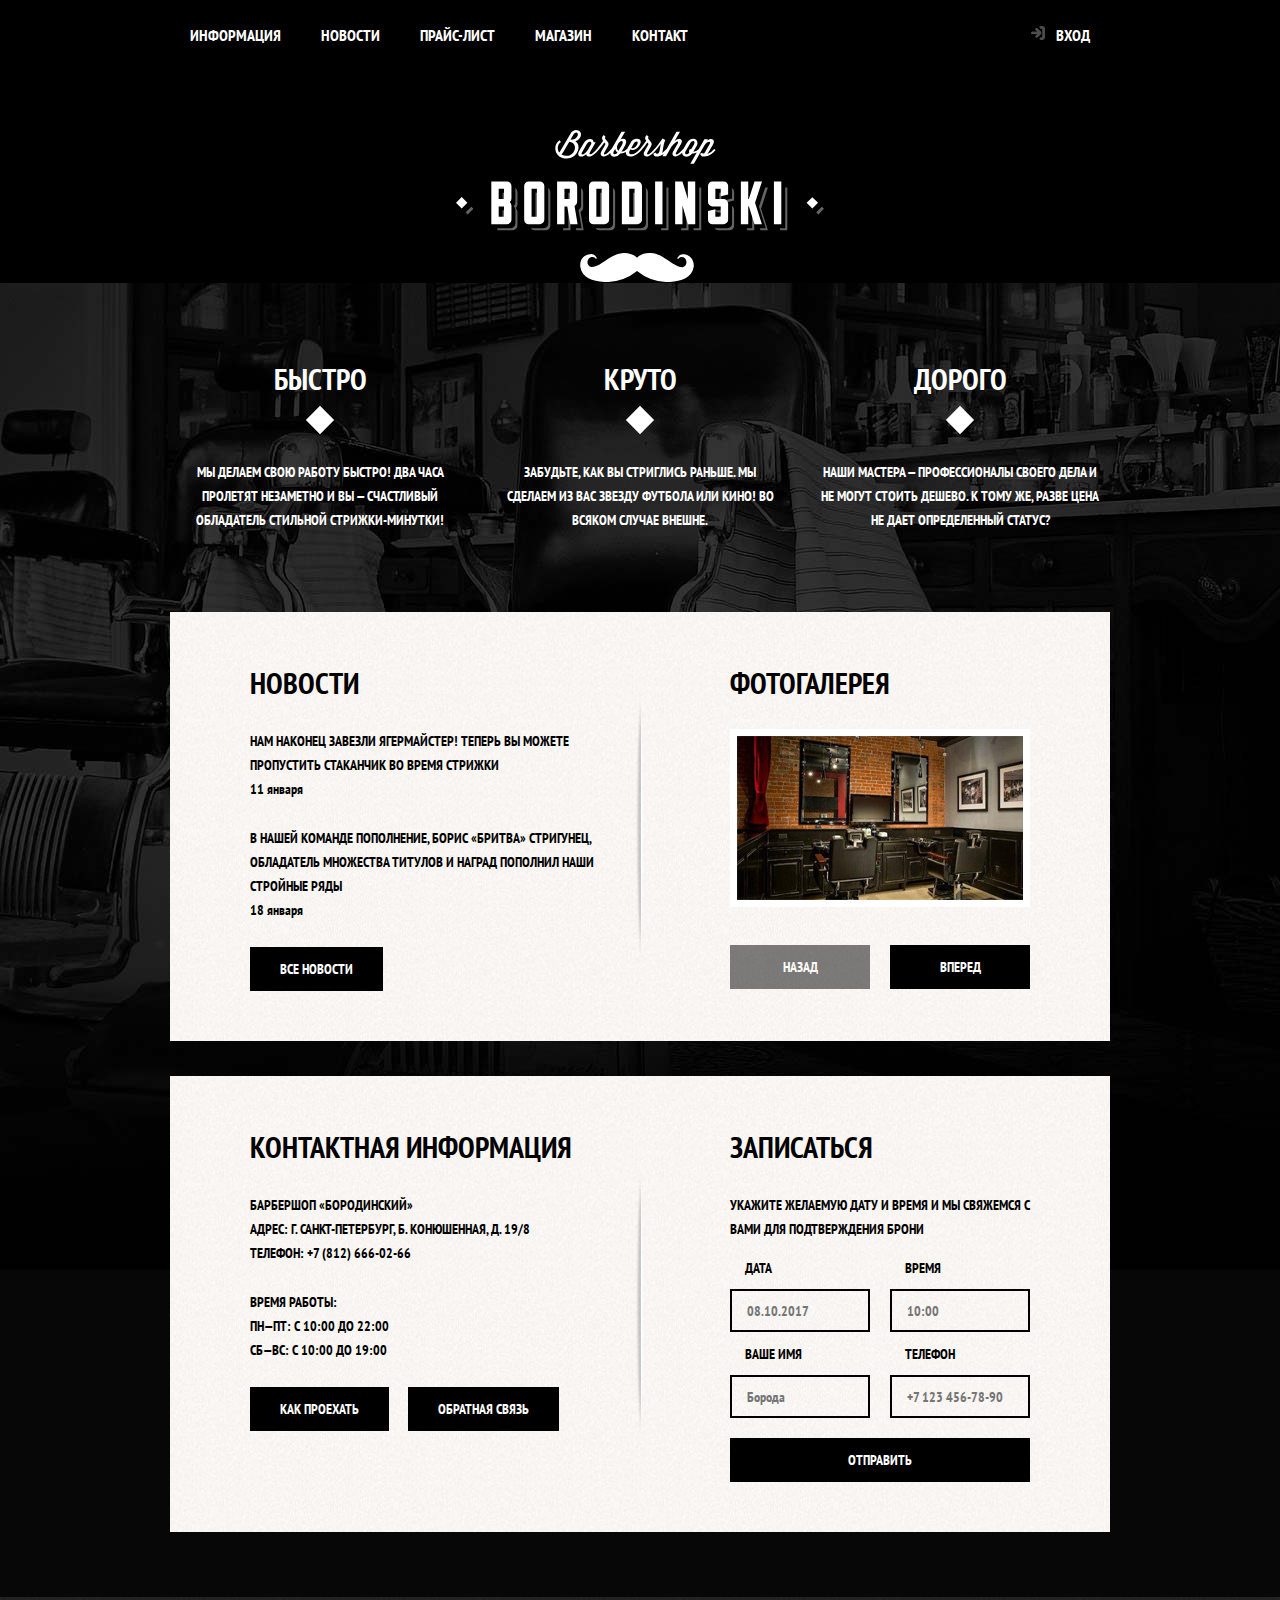
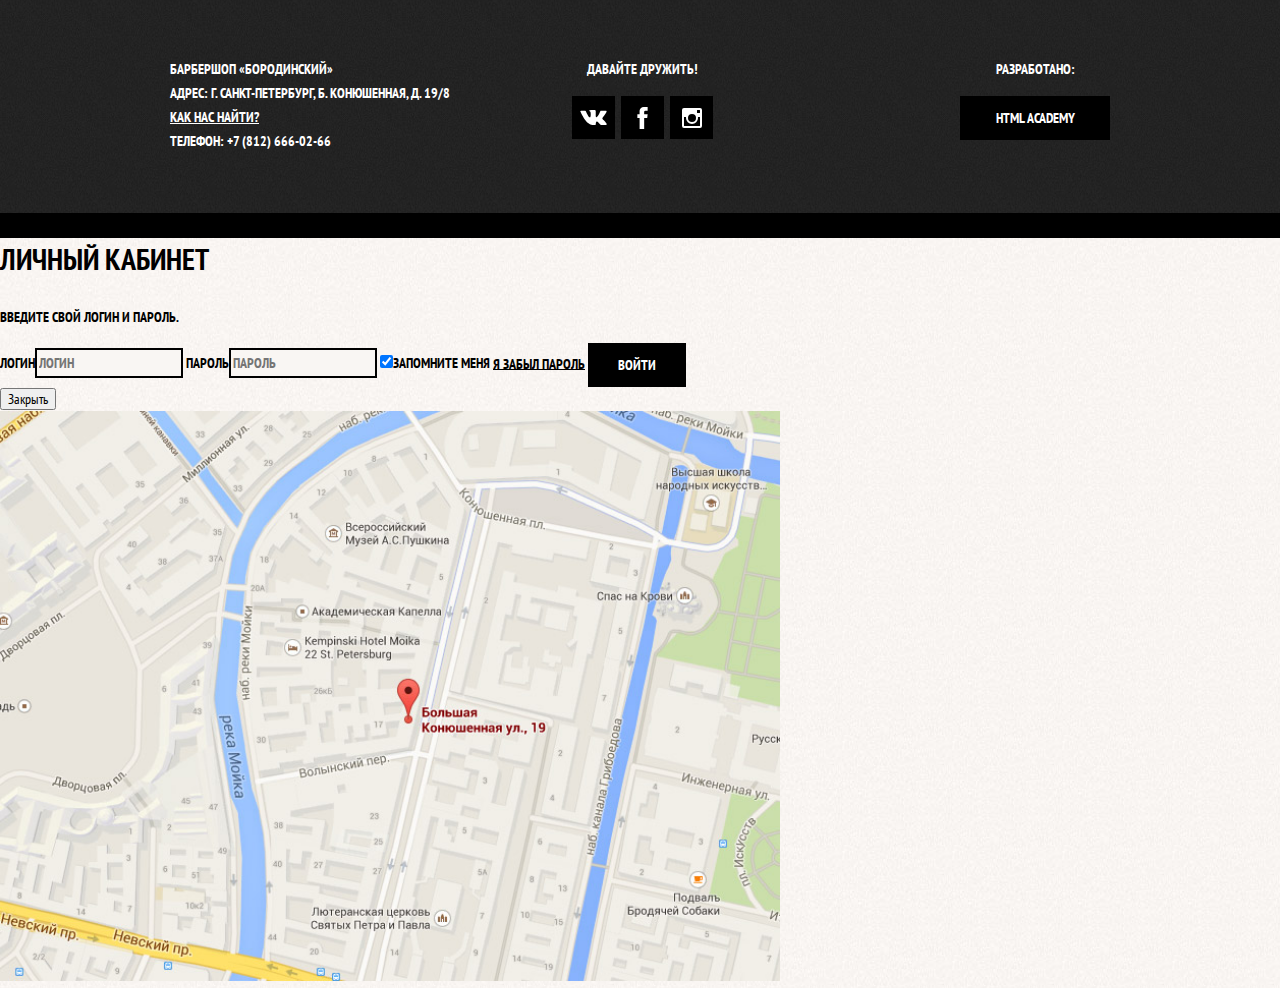
==== commit 37a7bce1: "деко элементы заверстаны" ====
--- a/index.html
+++ b/index.html
@@ -29,8 +29,8 @@
 				    </ul>
 				    <!-- Неупорядоченный список потому что после того, как пользователь залогинится, могут появиться дополнительные ссылки и кнопки -->
 				    <ul class="user-navigation">
-					    <li class="login-link">
-					    	<a href="login.html" class="login-link">Вход</a>
+					    <li>
+					    	<a class="login-link" href="login.html">Вход</a>
 					    </li>
 				    </ul>
 				</div>
@@ -78,12 +78,16 @@
 
 		    <!-- Фотогалерея -->
 		    <section class="gallery">
-	        	<h2>Фотогалерея</h2>
-	        	<!-- Фотография обернута ссылкой, так как клик по изображению открывает его полноразмерную версию -->
-	        	<a href="#"><img class="gallery-content" src="img/gallery.jpg" width="286" height="164" alt="Интерьер"></a>
-	        	<button class="button gallery-button gallery-button-back">Назад</button>
-	        	<button class=" button gallery-button gallery-button-next">Вперед</button>
-	        </section>
+        	<h2>Фотогалерея</h2>
+          <div class="gallery-container">
+            <figure class="gallery-content">
+              <!-- Фотография обернута ссылкой, так как клик по изображению открывает его полноразмерную версию -->
+              <a href="#"><img src="img/gallery.jpg" width="286" height="164" alt="Интерьер"></a>
+            </figure>
+            <button class="button gallery-button gallery-button-back" disabled>Назад</button>
+            <button class=" button gallery-button gallery-button-next">Вперед</button>
+          </div>
+        </section>
 	    </div>
 
         <div class="index-columns"> <!-- Обертка добавлена при стилизации, т.к. общий фон -->
@@ -108,10 +112,22 @@
 		        <p class="appointment-info">Укажите желаемую дату и время и мы свяжемся с вами для подтверждения брони</p>
 		        <!-- Форма для бронирования -->
 		        <form class="appointment-form" action="https://echo.htmlacademy.ru" method="post">
-			        <label class="appointment-item">Дата<input type="date" name="date" value="" placeholder="08.10.2017"></label>
-			        <label class="appointment-item">Время<input type="time" name="time" value="" placeholder="10:00"></label>
-			        <label class="appointment-item">Ваше имя<input type="text" name="name" value="" placeholder="Борода"></label>
-			        <label class="appointment-item">Телефон<input type="tel" name="phone" placeholder="+7 123 456-78-90"></label>
+			        <p class="appointment-item">
+                <label for="appointment-date">Дата</label>
+                <input id="appointment-date" type="text" name="date" value="" placeholder="08.10.2017">
+              </p>
+              <p class="appointment-item">
+                <label for="appointment-time">Время</label>
+                <input id="appointment-time" type="text" name="time" value="" placeholder="10:00">
+              </p>
+              <p class="appointment-item">
+                <label for="appointment-name">Ваше имя</label>
+                <input id="appointment-name" type="text" name="name" value="" placeholder="Борода">
+              </p>
+              <p class="appointment-item">
+                <label for="appointment-phone">Телефон</label>
+                <input id="appointment-phone" type="tel" name="phone" value="" placeholder="+7 123 456-78-90">
+              </p>
 			        <button type="submit" class="button">Отправить</button>
 		        </form>
 	        </section>
@@ -130,10 +146,31 @@
 	      	<div class="footer-social">
 		      	<b>Давайте дружить!</b>
 		      	<ul>
-			      	<li><a href="#" class="social-button">Вконтакте</a></li>
-			      	<li><a class="social-button" href="#">Фейсбук</a></li>
-				  	<li><a class="social-button" href="#">Инстаграм</a></li>
-				</ul>
+			      	<li>
+                <a href="#" class="social-button"><span class="visually-hidden">Вконтакте</span>
+                  <svg xmlns="http://www.w3.org/2000/svg" width="27" height="15" viewBox="0 0 26.14 14.91">
+                    <path d="M26 13.47l-.09-.17a13.55 13.55 0 0 0-2.6-3q-.87-.83-1.1-1.12A1 1 0 0 1 22 8a10.27 10.27 0 0 1 1.22-1.78l.88-1.16q2.35-3.13 2-4L26 .94a.8.8 0 0 0-.4-.22 2.14 2.14 0 0 0-.87 0h-3.92a.51.51 0 0 0-.27 0h-.3a.6.6 0 0 0-.15.14.93.93 0 0 0-.14.24 22.22 22.22 0 0 1-1.46 3.06q-.5.84-.93 1.46a7 7 0 0 1-.71.91 4.94 4.94 0 0 1-.52.47q-.23.18-.35.15l-.23-.05a.9.9 0 0 1-.31-.33 1.49 1.49 0 0 1-.16-.53v-.55-.65-.57-1.12-1-.75a3.14 3.14 0 0 0 0-.62 2.12 2.12 0 0 0-.14-.44.73.73 0 0 0-.28-.33 1.57 1.57 0 0 0-.46-.18A9 9 0 0 0 12.57 0a8.93 8.93 0 0 0-3.25.33 1.83 1.83 0 0 0-.52.41q-.25.3-.07.33a1.67 1.67 0 0 1 1.16.59l.08.16a2.6 2.6 0 0 1 .19.63 6.32 6.32 0 0 1 .12 1 10.59 10.59 0 0 1 0 1.7q-.07.71-.13 1.1a2.21 2.21 0 0 1-.18.64 2.69 2.69 0 0 1-.16.3l-.07.07a1 1 0 0 1-.37.07.86.86 0 0 1-.46-.19 3.27 3.27 0 0 1-.56-.52 7 7 0 0 1-.66-.93q-.37-.6-.76-1.42l-.22-.39q-.2-.38-.56-1.11t-.62-1.43A.9.9 0 0 0 5.2.9h-.07a.93.93 0 0 0-.22-.16A1.44 1.44 0 0 0 4.6.65L.87.68A1 1 0 0 0 .1.94L0 1a.44.44 0 0 0 0 .22 1.08 1.08 0 0 0 .08.37Q.9 3.53 1.86 5.31t1.66 2.87Q4.23 9.27 5 10.24t1 1.24l.37.41.34.33a8.06 8.06 0 0 0 1 .78 16.34 16.34 0 0 0 1.4.9 7.6 7.6 0 0 0 1.79.72 6.19 6.19 0 0 0 2 .22h1.57a1.08 1.08 0 0 0 .72-.3l.05-.07a.9.9 0 0 0 .1-.25 1.38 1.38 0 0 0 0-.37 4.48 4.48 0 0 1 .09-1.05 2.77 2.77 0 0 1 .23-.71 1.74 1.74 0 0 1 .29-.4 1.19 1.19 0 0 1 .23-.2h.11a.86.86 0 0 1 .77.21 4.52 4.52 0 0 1 .83.79q.39.47.93 1.05a6.41 6.41 0 0 0 1 .87l.27.16a3.31 3.31 0 0 0 .71.3 1.53 1.53 0 0 0 .76.07l3.48-.05a1.58 1.58 0 0 0 .8-.17.68.68 0 0 0 .34-.37 1.06 1.06 0 0 0 0-.46 1.71 1.71 0 0 0-.1-.36z" fill="#fff">
+                    </path>
+                  </svg>
+                </a>
+              </li>
+			      	<li>
+                <a class="social-button" href="#"><span class="visually-hidden">Фейсбук</span>
+                  <svg xmlns="http://www.w3.org/2000/svg" width="19" height="22" viewBox="0 0 10.15 21.74">
+                    <path d="M3.34 1.12A4.77 4.77 0 0 1 6.53 0h3.61v3.81H7.81a1.07 1.07 0 0 0-1.09.83v2.55h3.42c-.08 1.23-.24 2.45-.41 3.67h-3v10.87H2.21V10.86H0V7.21h2.19V3.66a3.83 3.83 0 0 1 1.15-2.54z" fill="#fff">
+                    </path>
+                  </svg>
+                </a>
+              </li>
+              <li>
+                <a class="social-button" href="#"><span class="visually-hidden">Инстаграм</span>
+                  <svg xmlns="http://www.w3.org/2000/svg" width="20" height="20" viewBox="0 0 20 20">
+                    <path d="M18 0H2a2 2 0 0 0-2 2v16a2 2 0 0 0 2 2h16a2 2 0 0 0 2-2V2a2 2 0 0 0-2-2zm-8 6a4 4 0 1 1-4 4 4 4 0 0 1 4-4zM2.5 18a.47.47 0 0 1-.5-.5V9h2.1a3.4 3.4 0 0 0-.1 1 6 6 0 1 0 12 0 3.4 3.4 0 0 0-.1-1H18v8.5a.47.47 0 0 1-.5.5zM18 4.5a.47.47 0 0 1-.5.5h-2a.47.47 0 0 1-.5-.5v-2a.47.47 0 0 1 .5-.5h2a.47.47 0 0 1 .5.5z" fill="#fff">
+                    </path>
+                  </svg>
+                </a>
+              </li>
+				    </ul>
 	      	</div>
 
 	      	<p class="footer-copyright">
--- a/css/styles.css
+++ b/css/styles.css
@@ -1,4 +1,5 @@
 body {
+  min-width: 960px;
   margin: 0;
   padding: 0;
 
@@ -10,32 +11,63 @@
   text-transform: uppercase;
 
   background-color: #000000;
-  background-image: url("img/header-image.jpg");
+  background-image: url("../img/header-image.jpg");
   background-position: top center;
   background-repeat: no-repeat;
 }
 
-html,
-body {
-  min-width: 1122px;
-  min-height: 1750px;
+a {
+  text-decoration: none;
+}
+
+img {
+  max-width: 100%; /* чтоб все картинки заполняли всю ширину родительского контейнера */
+  height: auto;
+}
+
+.visually-hidden:not(:focus):not(:active),
+input[type="checkbox"].visually-hidden,
+input[type="radio"].visually-hidden {
+  position: absolute;
+
+  width: 1px;
+  height: 1px;
+  margin: -1px;
+  border: 0;
+  padding: 0;
+
+  white-space: nowrap;
+
+  clip-path: inset(100%);
+  clip: rect(0, 0, 0, 0);
+  overflow: hidden;
 }
 
 .inner-page {
   color: #000000;
+
   background-color: #f9f6f3;
-  background-image: url("img/background-noise.jpg");
+  background-image: url("../img/background-noise.jpg");
   background-position: 0 0;
   background-repeat: repeat;
 }
 
-a {
-	text-decoration: none;
+.main-header {
+  margin-bottom: 75px;
+}
+
+.inner-page .main-header {
+  margin-bottom: 50px;
+
+  background-color: #000000;
 }
 
 .button {
+  display: inline-block;
+  margin-right: 16px;
+  padding: 10px 30px;
+
   font: inherit;
-
   text-align: center;
   color: #ffffff;
   vertical-align: middle;
@@ -51,11 +83,28 @@
   background-color: #663d15;
 }
 
-.main-header {
-  margin-bottom: 75px;
-
-  /* Временно для сетки */
-  min-height: 285px;
+.button.disabled,
+.button:disabled {
+  cursor: default;
+  opacity: 0.5;
+  background-color: #000000;
+}
+
+.main-navigation {
+  font-size: 16px;
+  line-height: 20px;
+  color: #ffffff;
+  background-color: #000000;
+
+  display: flex;
+  flex-direction: column;
+  align-items: center;
+}
+
+.inner-page .main-navigation {
+  display: flex;
+  align-items: flex-start;
+  flex-direction: row;
 }
 
 .main-header-logo {
@@ -64,18 +113,14 @@
   order: 2;
 }
 
-.main-navigation {
-  font-size: 16px;
-  line-height: 20px;
-  color: #ffffff;
-  background-color: #000000;
-
-  display: flex;
-  flex-direction: column;
-  align-items: center;
-}
-
-/* Обертка для навигации со списком меню и списком с пользовательским входом  */
+.inner-page .main-header-logo {
+  order: 0;
+
+  width: 111px;
+  height: 24px;
+  padding: 23px 20px;
+}
+
 .main-navigation-wrapper {
   width: 100%;
   margin-bottom: 60px;
@@ -87,22 +132,6 @@
   justify-content: space-between;
 }
 
-.container {
-  width: 940px;
-  margin: 0 auto;
-  padding: 0 10px;
-}
-
-.site-navigation {
-  width: 620px;
-  display: flex;
-  justify-content: space-between;
-}
-
-.user-navigation {
-  width: 140px;
-}
-
 .site-navigation,
 .user-navigation {
   list-style: none;
@@ -110,8 +139,26 @@
   padding: 0;
 }
 
+.site-navigation {
+  width: 620px;
+  display: flex;
+  flex-wrap: wrap;
+}
+
+.user-navigation {
+  display: flex;
+  max-width: 140px;
+}
+
+.inner-page .user-navigation {
+  margin-left: auto;
+}
+
 .site-navigation a,
 .user-navigation a {
+  display: block;
+  padding: 25px 20px;
+  vertical-align: middle;
   color: #ffffff;
 }
 
@@ -122,6 +169,40 @@
   background-color: #242424;
 }
 
+.user-navigation .login-link {
+  position: relative;
+  padding-left: 50px;
+}
+
+.login-link::before {
+  content: "";
+
+  position: absolute;
+  width: 16px;
+  height: 18px;
+
+  top: 25px;
+  left: 24px;
+
+  background-image: url("../img/login-icon.svg");
+  background-repeat: no-repeat;
+  background-position: 0 0;
+
+  opacity: 0.3;
+}
+
+.login-link:hover::before,
+.login-link:focus::before,
+.login-link::active::before {
+  opacity: 1;
+}
+
+.container {
+  width: 940px;
+  margin: 0 auto;
+  padding: 0 10px;
+}
+
 .features {
   margin-bottom: 80px;
 }
@@ -143,24 +224,51 @@
 .feature-item h3 {
   font-size: 30px;
   line-height: 42px;
+  margin: 0;
+  margin-bottom: 60px;
+
+  position: relative;
+}
+
+.feature-item h3::after {
+  content: "";
+  position: absolute;
+  bottom: -30px;
+  left: 50%;
+
+  width: 20px;
+  height: 20px;
+  margin-left: -10px;
+
+  background-color: #ffffff;
+  transform: rotate(45deg);
+}
+
+.feature-item p {
+  margin: 0 10px;
 }
 
 .index-columns {
-  color: #000000;
-  background-color: #f8f5f2;
-  background-image: url("img/background-noise.jpg");
-  background-position: 0 0;
-  background-repeat: repeat;
-
   display: flex;
   justify-content: space-between;
   padding: 50px 80px;
   margin-bottom: 35px;
+
+  color: #000000;
+
+  background-color: #f8f5f2;
+  background-image:
+    url("../img/line.png"),
+    url("../img/background-noise.jpg");
+  background-position: center, 0 0;
+  background-repeat: no-repeat, repeat;
 }
 
 .index-columns h2 {
   font-size: 30px;
   line-height: 42px;
+  margin: 0;
+  margin-bottom: 25px;
 }
 
 .news {
@@ -169,6 +277,17 @@
 
 .news-list {
   list-style: none;
+  margin: 0;
+  margin-bottom: 25px;
+  padding: 0;
+}
+
+.news-item {
+  margin-bottom: 25px;
+}
+
+.news-item p {
+  margin: 0;
 }
 
 .news-item time {
@@ -179,16 +298,82 @@
   width: 300px;
 }
 
+.gallery-container {
+  position: relative;
+  height: 260px;
+}
+
 .gallery-content {
+  height: 164px;
+  margin: 0;
+
   background-color: #cccccc;
   border: 7px solid #ffffff;
 }
 
+.gallery-content img {
+  width: 286px;
+  height: 164px;
+}
+
+.gallery-button {
+  box-sizing: border-box;
+  position: absolute;
+  bottom: 0;
+
+  width: 140px;
+  margin: 0;
+}
+
+.gallery-button-back {
+  left: 0;
+}
+
+.gallery-button-next {
+  right: 0;
+}
+
+.contacts {
+  width: 380px;
+}
+
+.contacts p {
+  margin: 0;
+  margin-bottom: 25px;
+}
+
 .appointment {
   width: 300px;
 }
 
+.appointment-info {
+  margin: 0;
+  margin-bottom: 15px;
+}
+
+.appointment-form {
+  display: flex;
+  flex-wrap: wrap;
+  justify-content: space-between;
+}
+
+.appointment-item {
+  width: 140px;
+  margin: 0;
+  margin-bottom: 10px;
+}
+
+.appointment-item label {
+  display: block;
+  margin-bottom: 9px;
+  margin-left: 15px;
+}
+
 .appointment-item input {
+  box-sizing: border-box;
+  width: 140px;
+  padding: 8px 15px 7px 15px;
+
   font: inherit;
 
   background-color: transparent;
@@ -199,17 +384,52 @@
   border-color: #663d15;
 }
 
-.contacts {
-  width: 380px;
+.appointment .button {
+  display: block;
+  width: 100%;
+  margin-top: 10px;
+  margin-right: 0;
 }
 
 .page-title {
+  margin: 0;
+  margin-bottom: 15px;
+  padding: 0;
+
   font-size: 30px;
   line-height: 42px;
 }
 
 .breadcrumbs {
+  display: flex;
+  justify-content: flex-start;
+  flex-wrap: wrap;
+  padding: 0;
+  margin: 0;
+  margin-bottom: 50px;
+
   list-style: none;
+}
+
+.breadcrumbs li {
+  position: relative;
+  margin-right: 42px;
+}
+
+.breadcrumbs li::after {
+  position: absolute;
+  top: 7px;
+  right: -25px;
+  transform: rotate(45deg);
+
+  content: "";
+  width: 8px;
+  height: 8px;
+  background-color: #000000;
+}
+
+.breadcrumbs li:last-child {
+  margin-right: 0;
 }
 
 .breadcrumbs a {
@@ -225,18 +445,55 @@
   color: #aba9a7;
 }
 
+.breadcrumbs-current::after {
+  display: none;
+}
+
+.catalog-columns {
+  display: flex;
+  justify-content: space-between;
+}
+
+.filters {
+  width: 180px;
+}
+
 .filter fieldset {
+  padding: 0;
+  margin: 0;
+  margin-bottom: 30px;
+
   border: none;
 }
 
+.filter fieldset:first-child {
+  margin-bottom: 35px;
+}
+
 .filter legend {
+  margin-bottom: 26px;
   font-size: 24px;
   line-height: 30px;
 }
 
 .filter ul {
+  padding: 0;
+  margin: 0;
+
   list-style: none;
   line-height: 18px;
+}
+
+.filter-option {
+  margin-bottom: 19px;
+  padding-left: 45px;
+}
+
+.filter-option label {
+  position: relative;
+  display: block;
+  cursor: pointer;
+  user-select: none;
 }
 
 .filter-input:hover + label,
@@ -244,39 +501,122 @@
   color: #663d15;
 }
 
+.filter-input-checkbox + label::before {
+  position: absolute;
+  content: "";
+  width: 16px;
+  height: 16px;
+  border: 2px solid #000000;
+  left: -42px;
+  top: 0;
+}
+
+.filter-input-checkbox:checked + label::after {
+  position: absolute;
+  content: "";
+  width: 12px;
+  height: 12px;
+  top: 4px;
+  left: -38px;
+
+  background-image: url("../img/cross.svg");
+  background-repeat: no-repeat;
+  background-position: 0 0;
+}
+
+.filter-input-radio + label::before {
+  content: "";
+  position: absolute;
+  width: 16px;
+  height: 16px;
+  left: -42px;
+  top: -1px;
+  border: 2px solid #000000;
+  border-radius: 50%;
+}
+
 .filter-input:disabled + label {
   color: #000000;
 
   opacity: 0.5;
 }
 
+.filter-input-radio:checked + label::after {
+  content: "";
+  position: absolute;
+  width: 8px;
+  height: 8px;
+  top: 5px;
+  left: -36px;
+  background-color: #000000;
+  border-radius: 50%;
+}
+
+.catalog {
+  width: 700px;
+}
+
 .catalog-list {
+  display: flex;
+  flex-wrap: wrap;
+  padding: 0;
+  margin: 0;
+  margin-bottom: 25px;
+
   list-style: none;
 }
 
 .catalog-item {
+  width: 220px;
+  margin-bottom: 20px;
+  margin-right: 20px;
+
   background-color: #f8f8f8;
   box-shadow: 0 0 10px rgba(0, 0, 0, 0.1);
 }
 
+.catalog-item:nth-child(3n) {
+  margin-right: 0;
+}
+
 .catalog-item:hover {
   box-shadow: 0 0 10px rgba(0, 0, 0, 0.2);
 }
 
 .catalog-item a {
+  display: flex;
+  flex-direction: column;
   color: #000000;
 }
 
 .catalog-item h3 {
+  order: 1;
+  margin: 17px 15px 12px 16px;
   font-size: 14px;
   line-height: 18px;
 }
 
 .catalog-category {
+  display: block;
   text-transform: none;
 }
 
+.catalog-item-image {
+  width: 220px;
+  height: 165px;
+  margin: 0;
+}
+
+.catalog-item-price {
+  display: flex;
+  margin: 15px;
+  margin-top: 0;
+}
+
 .catalog-item-price b {
+  width: 112px;
+  padding: 13px 25px 11px;
+
   font-size: 14px;
   line-height: 20px;
   text-align: center;
@@ -285,15 +625,34 @@
 }
 
 .catalog-item-price .button {
+  width: 50px;
+  padding: 13px 18px 11px;
+  margin-right: 0;
   line-height: 20px;
   color: #ffffff;
 }
 
 .pagination-list {
+  display: flex;
+  flex-wrap: wrap;
+
   list-style: none;
+  padding: 0;
+  margin: 0;
+}
+
+.pagination-item {
+  margin-right: 5px;
+}
+
+.pagination-item:last-child {
+  margin-right: 0;
 }
 
 .pagination-item a {
+  display: block;
+  padding: 10px 19px;
+
   color: #ffffff;
 
   background-color: #000000;
@@ -319,16 +678,48 @@
   background-color: #ffffff;
 }
 
+.product-photos {
+  width: 460px;
+}
+
 .product-photo-preview {
+  display: flex;
+  padding: 0;
+  margin: 0;
+
   list-style: none;
 }
 
 .product-photo-preview li {
+  width: 140px;
+  height: 149px;
+  margin-right: 20px;
+
   box-shadow: 0 0 10px 2px rgba(0, 0, 0, 0.1);
 }
 
+.product-photo-preview li:nth-child(3n) {
+  margin-right: 0;
+}
+
 .product-photo-full {
+  width: 460px;
+  height: 498px;
+  margin: 0;
+  margin-bottom: 20px;
+
   box-shadow: 0 0 10px 2px rgba(0, 0, 0, 0.1);
+}
+
+.product-description {
+  display: flex;
+  justify-content: space-between;
+  padding-right: 10px;
+  margin-bottom: 29px;
+}
+
+.product-description p {
+  width: 200px;
 }
 
 .product-article {
@@ -337,25 +728,72 @@
 }
 
 .product-price b {
+  min-width: 112px;
+  box-sizing: border-box;
+  padding: 13px 36px 11px 36px;
+
   line-height: 20px;
   text-align: center;
 
   background-color: #e5e5e5;
+}
+
+.product-price .button {
+  padding-left: 17px;
+  padding-right: 17px;
+}
+
+.product-info {
+  width: 390px;
+  padding-top: 23px;
 }
 
 .product-info h3 {
   font-size: 24px;
   line-height: 30px;
+  margin: 0;
+  margin-bottom: 27px;
+}
+
+.product-info .product-text {
+  margin-bottom: 35px;
+}
+
+.product-info .product-price {
+  display: flex;
+  margin-bottom: 63px;
+}
+
+.product-info p {
+  margin: 0;
 }
 
 .product-info ul {
+  margin: 0;
+  padding: 0;
   list-style: none;
+}
+
+.product-info li {
+  position: relative;
+  padding-left: 23px;
+}
+
+.product-info li::before {
+  content: "";
+  position: absolute;
+  width: 8px;
+  height: 8px;
+  top: 7px;
+  left: 2px;
+  background-color: #000000;
+  transform: rotate(45deg);
 }
 
 .main-footer {
   color: #ffffff;
   background-color: #212121;
-  background-image: url("img/background-noise-dark.jpg");
+  background-image: url("../img/background-noise-dark.jpg");
   background-position: 0 0;
   background-repeat: repeat;
 
@@ -389,11 +827,37 @@
 }
 
 .footer-social ul {
+  display: flex;
+  flex-wrap: wrap;
+  justify-content: space-between;
+  width: 141px;
+  margin: 0 auto;
+  padding: 0;
   list-style: none;
 }
 
+.footer-social b {
+  display: block;
+  margin-bottom: 15px;
+}
+
 .social-button {
-  color: #ffffff;
+  display: flex;
+  align-items: center;
+  justify-content: center;
+  width: 43px;
+  height: 43px;
+  background-color: #000000;
+}
+
+.social-button:hover,
+.social-button:focus {
+  background-color: #ffffff;
+}
+
+.social-button:hover path,
+.social-button:focus path {
+  fill: #000000;
 }
 
 .footer-copyright {
@@ -403,6 +867,16 @@
   margin-left: auto;
 }
 
+.footer-copyright .button {
+  display: block;
+  margin-right: 0;
+}
+
+.footer-copyright b {
+  display: block;
+  margin-bottom: 15px;
+}
+
 .footer-copyright .button:hover,
 .footer-copyright .button:focus {
   color: #000000;
@@ -413,7 +887,7 @@
 .modal {
   color: #000000;
   background-color: #f8f3f0;
-  background-image: url("img/background-noise.jpg");
+  background-image: url("../img/background-noise.jpg");
   background-position: 0 0;
   background-repeat: repeat;
 }
